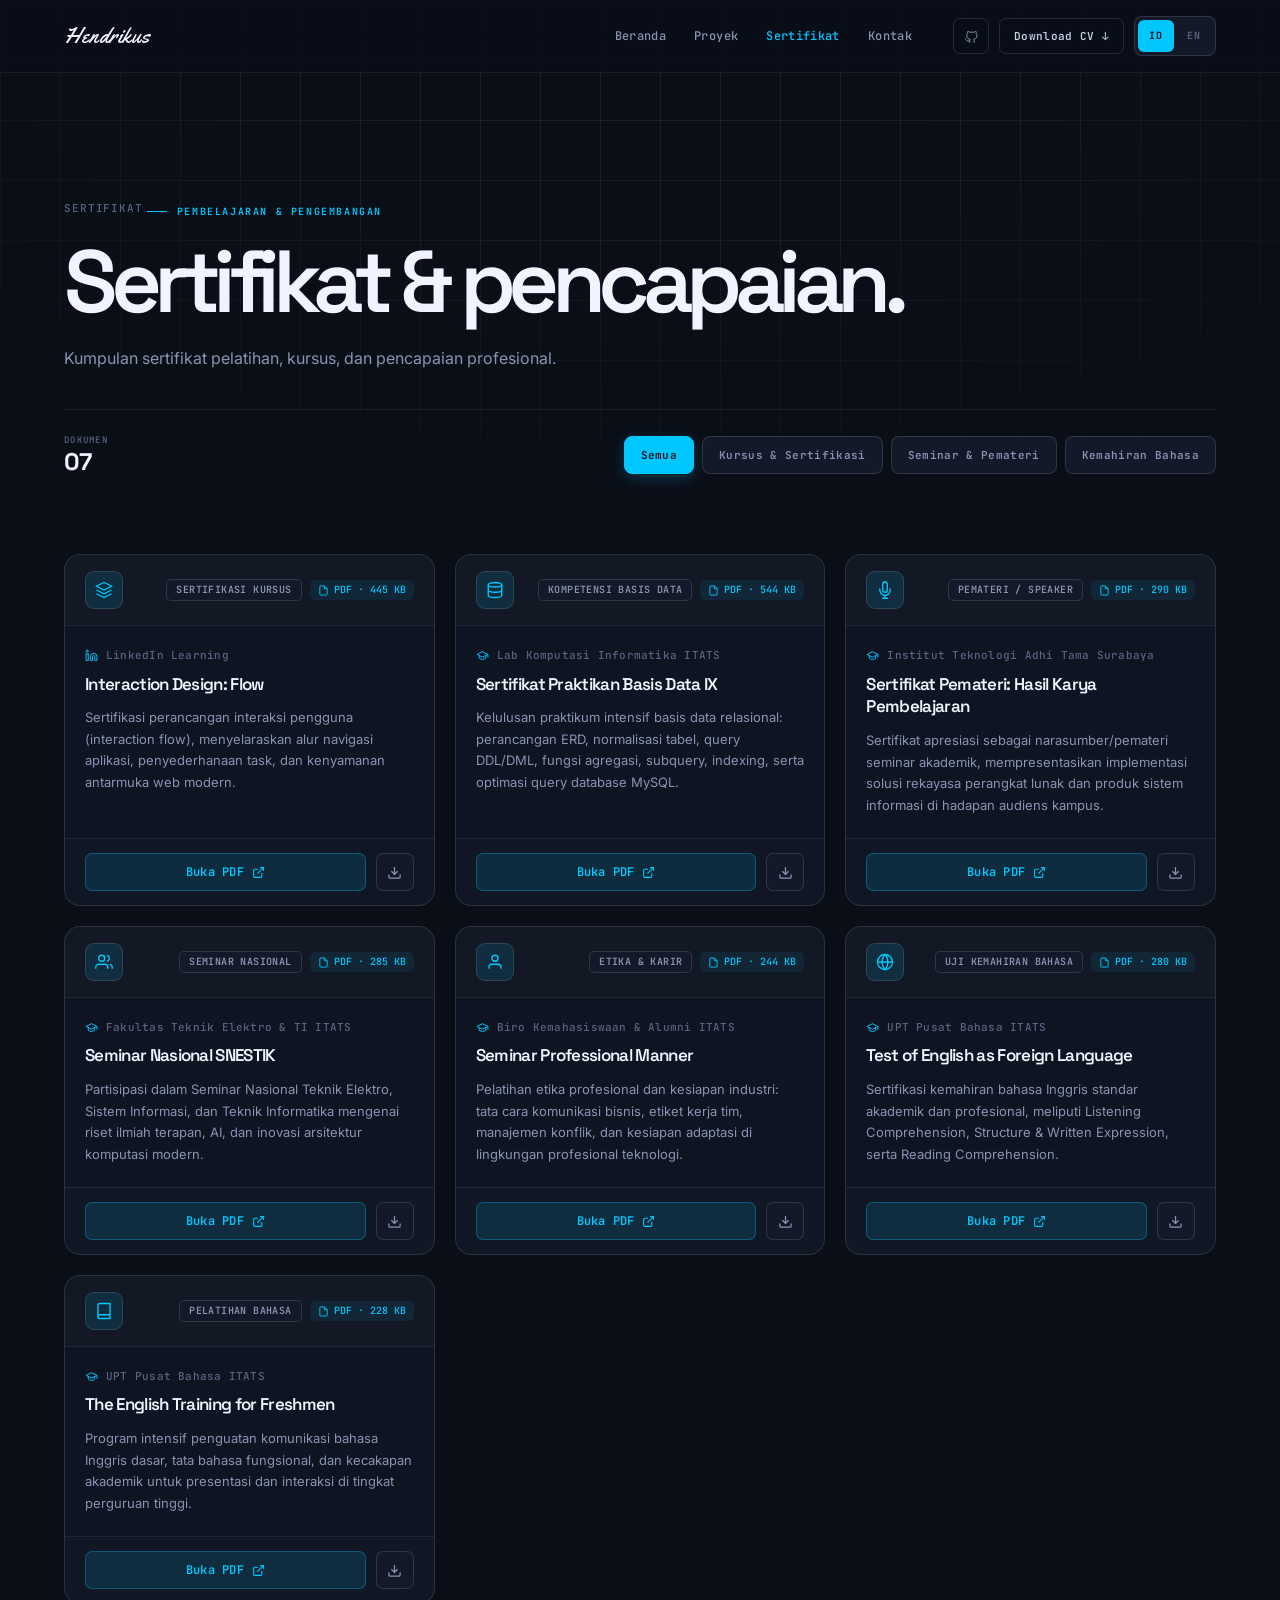
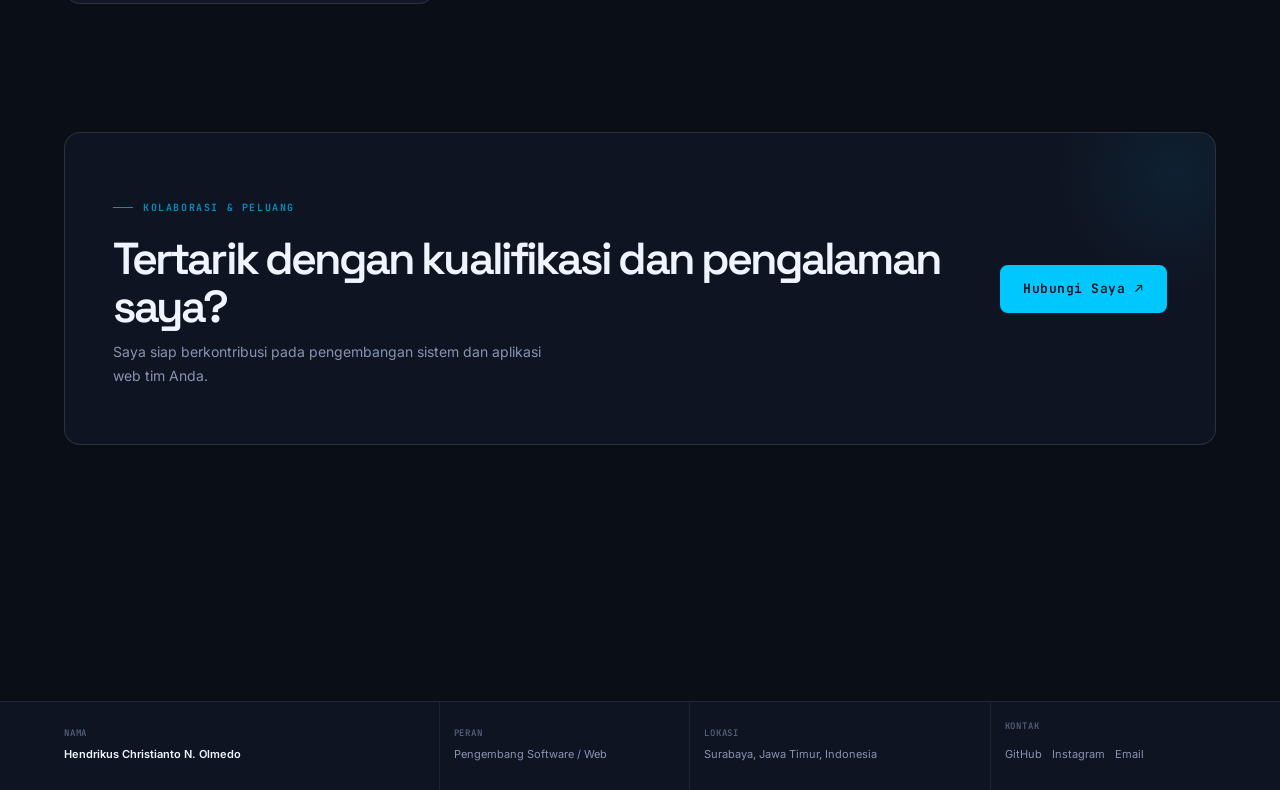
==== certificates/index.html @ 9926b980 "Add certificates page and hero animations - Created a new HTML page for displaying certificates with" ====
<!doctype html>
<html lang="id">

<head>
  <meta charset="UTF-8">
  <meta name="viewport" content="width=device-width, initial-scale=1">
  <meta name="theme-color" content="#0a0e17">
  <title data-i18n-title="certificates.title">Sertifikat &amp; Kredensial — Hendrikus Olmedo</title>
  <meta name="description"
    content="Kumpulan sertifikat pelatihan industri, kompetensi teknis, pembicara seminar, dan kemahiran bahasa Hendrikus Christianto N. Olmedo."
    data-i18n-content="certificates.meta.description">
  <link rel="preconnect" href="https://fonts.googleapis.com">
  <link rel="preconnect" href="https://fonts.gstatic.com" crossorigin>
  <link
    href="https://fonts.googleapis.com/css2?family=Space+Grotesk:wght@300;400;500;600;700&family=Inter:wght@300;400;500;600&family=JetBrains+Mono:wght@400;500;600&family=Yellowtail&display=swap"
    rel="stylesheet">
  <link rel="stylesheet" href="../css/style.css">
  <link rel="icon" type="image/svg+xml" href="../assets/favicon.svg">
</head>

<body>
  <div id="scroll-progress" aria-hidden="true"></div>
  <a class="skip-link" href="#main-content" data-i18n="a11y.skip">Lewati ke konten</a>

  <!-- Header / Navigation -->
  <header class="topbar" id="topbar">
    <div class="topbar-inner">
      <a href="/" class="brand" aria-label="Hendrikus Olmedo — Beranda" data-i18n-aria="certificates.brand.aria">
        <span class="brand-name"><b>Hendrikus</b></span>
      </a>
      <nav class="navsheets" id="primary-navigation" aria-label="Navigasi utama" data-i18n-aria="nav.main">
        <a href="/"><span data-i18n="nav.home">Beranda</span></a>
        <a href="/projects"><span data-i18n="nav.projects">Proyek</span></a>
        <a href="/certificates" class="is-active" aria-current="page"><span
            data-i18n="nav.certificates">Sertifikat</span></a>
        <a href="/contact"><span data-i18n="nav.contact">Kontak</span></a>
      </nav>
      <div class="topbar-right">
        <a href="https://github.com/edonurcahyo" target="_blank" rel="noopener noreferrer" class="nav-icon-link"
          aria-label="GitHub">
          <svg viewBox="0 0 24 24" fill="none" stroke="currentColor" stroke-width="1.6" aria-hidden="true">
            <path
              d="M9 19c-5 1.5-5-2.5-7-3m14 6v-3.4a2.8 2.8 0 0 0-.8-2.2c2.7-.3 5.5-1.3 5.5-6a4.6 4.6 0 0 0-1.3-3.2 4.2 4.2 0 0 0-.1-3.2s-1.1-.3-3.5 1.3a12.3 12.3 0 0 0-6.4 0C6.9 3.7 5.8 4 5.8 4a4.2 4.2 0 0 0-.1 3.2A4.6 4.6 0 0 0 4.4 10.4c0 4.6 2.8 5.7 5.5 6a2.8 2.8 0 0 0-.8 2.2V22" />
          </svg>
        </a>
        <a href="../assets/Hendrikus_WebDeveloper_CV-ID.pdf" data-i18n-href="home.hero.cv.href" class="nav-cv-btn"
          download>
          <span data-i18n="home.hero.cv">CV</span><span aria-hidden="true">↓</span>
        </a>
        <div class="lang-toggle" role="group" aria-label="Ganti bahasa / Switch language" data-i18n-aria="nav.aria">
          <button type="button" class="lang-opt" data-lang="id" aria-pressed="true">ID</button>
          <button type="button" class="lang-opt" data-lang="en" aria-pressed="false">EN</button>
        </div>
      </div>
    </div>
  </header>

  <main class="sheet page-sheet" id="main-content">
    <header class="page-intro reveal">
      <span class="section-number" data-i18n="certificates.section">SERTIFIKAT</span>
      <span class="eyebrow" data-i18n="certificates.eyebrow">Kredensial &amp; Pencapaian</span>
      <h1 data-i18n-html="certificates.h1">Bukti dedikasi,<br>kompetensi, &amp; karya nyata.</h1>
      <p data-i18n="certificates.lede">Koleksi sertifikat pelatihan industri, kompetensi teknis, pembicara seminar, dan
        kemahiran bahasa selama masa studi dan pengembangan profesional.</p>

      <div class="cert-toolbar">
        <p class="cert-count">
          <span class="label" data-i18n="certificates.count.label">DOKUMEN</span>
          <span class="val cert-count-value">07</span>
        </p>
        <div class="cert-filters" role="group" aria-label="Filter kategori sertifikat" data-i18n-aria="certificates.filter.aria">
          <button class="cert-filter-chip is-active" type="button" data-filter="all" aria-pressed="true"
            data-i18n="certificates.filter.all">Semua</button>
          <button class="cert-filter-chip" type="button" data-filter="course" aria-pressed="false"
            data-i18n="certificates.filter.course">Kursus &amp; Sertifikasi</button>
          <button class="cert-filter-chip" type="button" data-filter="seminar" aria-pressed="false"
            data-i18n="certificates.filter.seminar">Seminar &amp; Pemateri</button>
          <button class="cert-filter-chip" type="button" data-filter="language" aria-pressed="false"
            data-i18n="certificates.filter.language">Kemahiran Bahasa</button>
        </div>
      </div>
    </header>

    <section class="cert-grid" aria-label="Daftar sertifikat dan pencapaian" data-i18n-aria="certificates.grid.aria">

      <!-- Item 01: LinkedIn Learning Interaction Design Flow -->
      <article class="cert-card reveal" data-category="course">
        <div class="cert-card-header">
          <div class="cert-icon-box" aria-hidden="true">
            <svg viewBox="0 0 24 24" fill="none" stroke="currentColor" stroke-width="1.8">
              <polygon points="12 2 2 7 12 12 22 7 12 2" />
              <polyline points="2 17 12 22 22 17" />
              <polyline points="2 12 12 17 22 12" />
            </svg>
          </div>
          <div class="cert-badge-group">
            <span class="cert-category-tag" data-i18n="certificates.item1.category">Sertifikasi Kursus</span>
            <span class="cert-file-badge">
              <svg viewBox="0 0 24 24" fill="none" stroke="currentColor" stroke-width="2" aria-hidden="true">
                <path d="M14 2H6a2 2 0 0 0-2 2v16a2 2 0 0 0 2 2h12a2 2 0 0 0 2-2V8z" />
                <polyline points="14 2 14 8 20 8" />
              </svg> PDF · 445 KB
            </span>
          </div>
        </div>
        <div class="cert-card-body">
          <div class="cert-issuer">
            <svg viewBox="0 0 24 24" fill="none" stroke="currentColor" stroke-width="1.8" aria-hidden="true">
              <path d="M16 8a6 6 0 0 1 6 6v7h-4v-7a2 2 0 0 0-2-2 2 2 0 0 0-2 2v7h-4v-7a6 6 0 0 1 6-6z" />
              <rect x="2" y="9" width="4" height="12" />
              <circle cx="4" cy="4" r="2" />
            </svg>
            <span>LinkedIn Learning</span>
          </div>
          <h2 class="cert-card-title" data-i18n="certificates.item1.title">Interaction Design: Flow</h2>
          <p class="cert-card-desc" data-i18n="certificates.item1.description">Sertifikasi perancangan interaksi pengguna (interaction flow), menyelaraskan alur navigasi aplikasi, penyederhanaan task, dan kenyamanan antarmuka web modern.</p>
        </div>
        <div class="cert-card-footer">
          <a href="../assets/certificates/Sertifikat LinkedIn Learning Interaction Design Flow.pdf" target="_blank"
            rel="noopener noreferrer" class="cert-open-btn">
            <span data-i18n="certificates.btn.view">Buka PDF</span>
            <svg viewBox="0 0 24 24" fill="none" stroke="currentColor" stroke-width="2" aria-hidden="true">
              <path d="M18 13v6a2 2 0 0 1-2 2H5a2 2 0 0 1-2-2V8a2 2 0 0 1 2-2h6" />
              <polyline points="15 3 21 3 21 9" />
              <line x1="10" y1="14" x2="21" y2="3" />
            </svg>
          </a>
          <a href="../assets/certificates/Sertifikat LinkedIn Learning Interaction Design Flow.pdf" download
            class="cert-dl-btn" aria-label="Unduh PDF Sertifikat Interaction Design Flow"
            data-i18n-aria="certificates.item1.download">
            <svg viewBox="0 0 24 24" fill="none" stroke="currentColor" stroke-width="2" aria-hidden="true">
              <path d="M21 15v4a2 2 0 0 1-2 2H5a2 2 0 0 1-2-2v-4" />
              <polyline points="7 10 12 15 17 10" />
              <line x1="12" y1="15" x2="12" y2="3" />
            </svg>
          </a>
        </div>
      </article>

      <!-- Item 02: Praktikan Basis Data IX -->
      <article class="cert-card reveal" data-category="course" data-delay="1">
        <div class="cert-card-header">
          <div class="cert-icon-box" aria-hidden="true">
            <svg viewBox="0 0 24 24" fill="none" stroke="currentColor" stroke-width="1.8">
              <ellipse cx="12" cy="5" rx="9" ry="3" />
              <path d="M21 12c0 1.66-4 3-9 3s-9-1.34-9-3" />
              <path d="M3 5v14c0 1.66 4 3 9 3s9-1.34 9-3V5" />
            </svg>
          </div>
          <div class="cert-badge-group">
            <span class="cert-category-tag" data-i18n="certificates.item2.category">Kompetensi Basis Data</span>
            <span class="cert-file-badge">
              <svg viewBox="0 0 24 24" fill="none" stroke="currentColor" stroke-width="2" aria-hidden="true">
                <path d="M14 2H6a2 2 0 0 0-2 2v16a2 2 0 0 0 2 2h12a2 2 0 0 0 2-2V8z" />
                <polyline points="14 2 14 8 20 8" />
              </svg> PDF · 544 KB
            </span>
          </div>
        </div>
        <div class="cert-card-body">
          <div class="cert-issuer">
            <svg viewBox="0 0 24 24" fill="none" stroke="currentColor" stroke-width="1.8" aria-hidden="true">
              <path d="M22 10v6M2 10l10-5 10 5-10 5z" />
              <path d="M6 12v5c3 3 9 3 12 0v-5" />
            </svg>
            <span>Lab Komputasi Informatika ITATS</span>
          </div>
          <h2 class="cert-card-title" data-i18n="certificates.item2.title">Sertifikat Praktikan Basis Data IX</h2>
          <p class="cert-card-desc" data-i18n="certificates.item2.description">Kelulusan praktikum intensif basis data relasional: perancangan ERD, normalisasi tabel, query DDL/DML, fungsi agregasi, subquery, indexing, serta optimasi query database MySQL.</p>
        </div>
        <div class="cert-card-footer">
          <a href="../assets/certificates/Sertifikat Praktikan Basis Data IX - 045.pdf" target="_blank"
            rel="noopener noreferrer" class="cert-open-btn">
            <span data-i18n="certificates.btn.view">Buka PDF</span>
            <svg viewBox="0 0 24 24" fill="none" stroke="currentColor" stroke-width="2" aria-hidden="true">
              <path d="M18 13v6a2 2 0 0 1-2 2H5a2 2 0 0 1-2-2V8a2 2 0 0 1 2-2h6" />
              <polyline points="15 3 21 3 21 9" />
              <line x1="10" y1="14" x2="21" y2="3" />
            </svg>
          </a>
          <a href="../assets/certificates/Sertifikat Praktikan Basis Data IX - 045.pdf" download class="cert-dl-btn"
            aria-label="Unduh PDF Sertifikat Praktikan Basis Data IX" data-i18n-aria="certificates.item2.download">
            <svg viewBox="0 0 24 24" fill="none" stroke="currentColor" stroke-width="2" aria-hidden="true">
              <path d="M21 15v4a2 2 0 0 1-2 2H5a2 2 0 0 1-2-2v-4" />
              <polyline points="7 10 12 15 17 10" />
              <line x1="12" y1="15" x2="12" y2="3" />
            </svg>
          </a>
        </div>
      </article>

      <!-- Item 03: Pemateri Seminar Hasil Karya Pembelajaran -->
      <article class="cert-card reveal" data-category="seminar" data-delay="2">
        <div class="cert-card-header">
          <div class="cert-icon-box" aria-hidden="true">
            <svg viewBox="0 0 24 24" fill="none" stroke="currentColor" stroke-width="1.8">
              <path d="M12 1a3 3 0 0 0-3 3v8a3 3 0 0 0 6 0V4a3 3 0 0 0-3-3z" />
              <path d="M19 10v2a7 7 0 0 1-14 0v-2" />
              <line x1="12" y1="19" x2="12" y2="23" />
              <line x1="8" y1="23" x2="16" y2="23" />
            </svg>
          </div>
          <div class="cert-badge-group">
            <span class="cert-category-tag" data-i18n="certificates.item3.category">Pemateri / Speaker</span>
            <span class="cert-file-badge">
              <svg viewBox="0 0 24 24" fill="none" stroke="currentColor" stroke-width="2" aria-hidden="true">
                <path d="M14 2H6a2 2 0 0 0-2 2v16a2 2 0 0 0 2 2h12a2 2 0 0 0 2-2V8z" />
                <polyline points="14 2 14 8 20 8" />
              </svg> PDF · 290 KB
            </span>
          </div>
        </div>
        <div class="cert-card-body">
          <div class="cert-issuer">
            <svg viewBox="0 0 24 24" fill="none" stroke="currentColor" stroke-width="1.8" aria-hidden="true">
              <path d="M22 10v6M2 10l10-5 10 5-10 5z" />
              <path d="M6 12v5c3 3 9 3 12 0v-5" />
            </svg>
            <span>Institut Teknologi Adhi Tama Surabaya</span>
          </div>
          <h2 class="cert-card-title" data-i18n="certificates.item3.title">Sertifikat Pemateri: Hasil Karya Pembelajaran</h2>
          <p class="cert-card-desc" data-i18n="certificates.item3.description">Sertifikat apresiasi sebagai narasumber/pemateri seminar akademik, mempresentasikan implementasi solusi rekayasa perangkat lunak dan produk sistem informasi di hadapan audiens kampus.</p>
        </div>
        <div class="cert-card-footer">
          <a href="../assets/certificates/Sertifikat Pemateri Seminar Hasil Karya Pembelajaran.pdf" target="_blank"
            rel="noopener noreferrer" class="cert-open-btn">
            <span data-i18n="certificates.btn.view">Buka PDF</span>
            <svg viewBox="0 0 24 24" fill="none" stroke="currentColor" stroke-width="2" aria-hidden="true">
              <path d="M18 13v6a2 2 0 0 1-2 2H5a2 2 0 0 1-2-2V8a2 2 0 0 1 2-2h6" />
              <polyline points="15 3 21 3 21 9" />
              <line x1="10" y1="14" x2="21" y2="3" />
            </svg>
          </a>
          <a href="../assets/certificates/Sertifikat Pemateri Seminar Hasil Karya Pembelajaran.pdf" download
            class="cert-dl-btn" aria-label="Unduh PDF Sertifikat Pemateri Seminar"
            data-i18n-aria="certificates.item3.download">
            <svg viewBox="0 0 24 24" fill="none" stroke="currentColor" stroke-width="2" aria-hidden="true">
              <path d="M21 15v4a2 2 0 0 1-2 2H5a2 2 0 0 1-2-2v-4" />
              <polyline points="7 10 12 15 17 10" />
              <line x1="12" y1="15" x2="12" y2="3" />
            </svg>
          </a>
        </div>
      </article>

      <!-- Item 04: Peserta Seminar Nasional SNESTIK -->
      <article class="cert-card reveal" data-category="seminar">
        <div class="cert-card-header">
          <div class="cert-icon-box" aria-hidden="true">
            <svg viewBox="0 0 24 24" fill="none" stroke="currentColor" stroke-width="1.8">
              <path d="M17 21v-2a4 4 0 0 0-4-4H5a4 4 0 0 0-4 4v2" />
              <circle cx="9" cy="7" r="4" />
              <path d="M23 21v-2a4 4 0 0 0-3-3.87" />
              <path d="M16 3.13a4 4 0 0 1 0 7.75" />
            </svg>
          </div>
          <div class="cert-badge-group">
            <span class="cert-category-tag" data-i18n="certificates.item4.category">Seminar Nasional</span>
            <span class="cert-file-badge">
              <svg viewBox="0 0 24 24" fill="none" stroke="currentColor" stroke-width="2" aria-hidden="true">
                <path d="M14 2H6a2 2 0 0 0-2 2v16a2 2 0 0 0 2 2h12a2 2 0 0 0 2-2V8z" />
                <polyline points="14 2 14 8 20 8" />
              </svg> PDF · 285 KB
            </span>
          </div>
        </div>
        <div class="cert-card-body">
          <div class="cert-issuer">
            <svg viewBox="0 0 24 24" fill="none" stroke="currentColor" stroke-width="1.8" aria-hidden="true">
              <path d="M22 10v6M2 10l10-5 10 5-10 5z" />
              <path d="M6 12v5c3 3 9 3 12 0v-5" />
            </svg>
            <span>Fakultas Teknik Elektro &amp; TI ITATS</span>
          </div>
          <h2 class="cert-card-title" data-i18n="certificates.item4.title">Seminar Nasional SNESTIK</h2>
          <p class="cert-card-desc" data-i18n="certificates.item4.description">Partisipasi dalam Seminar Nasional Teknik Elektro, Sistem Informasi, dan Teknik Informatika mengenai riset ilmiah terapan, AI, dan inovasi arsitektur komputasi modern.</p>
        </div>
        <div class="cert-card-footer">
          <a href="../assets/certificates/Sertifikat Seminar Nasional Teknik Elektro, Sistem Informasi dan Teknik Informatika (SNESTIK).pdf"
            target="_blank" rel="noopener noreferrer" class="cert-open-btn">
            <span data-i18n="certificates.btn.view">Buka PDF</span>
            <svg viewBox="0 0 24 24" fill="none" stroke="currentColor" stroke-width="2" aria-hidden="true">
              <path d="M18 13v6a2 2 0 0 1-2 2H5a2 2 0 0 1-2-2V8a2 2 0 0 1 2-2h6" />
              <polyline points="15 3 21 3 21 9" />
              <line x1="10" y1="14" x2="21" y2="3" />
            </svg>
          </a>
          <a href="../assets/certificates/Sertifikat Seminar Nasional Teknik Elektro, Sistem Informasi dan Teknik Informatika (SNESTIK).pdf"
            download class="cert-dl-btn" aria-label="Unduh PDF Sertifikat Seminar Nasional SNESTIK"
            data-i18n-aria="certificates.item4.download">
            <svg viewBox="0 0 24 24" fill="none" stroke="currentColor" stroke-width="2" aria-hidden="true">
              <path d="M21 15v4a2 2 0 0 1-2 2H5a2 2 0 0 1-2-2v-4" />
              <polyline points="7 10 12 15 17 10" />
              <line x1="12" y1="15" x2="12" y2="3" />
            </svg>
          </a>
        </div>
      </article>

      <!-- Item 05: Seminar Professional Manner -->
      <article class="cert-card reveal" data-category="seminar" data-delay="1">
        <div class="cert-card-header">
          <div class="cert-icon-box" aria-hidden="true">
            <svg viewBox="0 0 24 24" fill="none" stroke="currentColor" stroke-width="1.8">
              <path d="M20 21v-2a4 4 0 0 0-4-4H8a4 4 0 0 0-4 4v2" />
              <circle cx="12" cy="7" r="4" />
            </svg>
          </div>
          <div class="cert-badge-group">
            <span class="cert-category-tag" data-i18n="certificates.item5.category">Etika &amp; Karir</span>
            <span class="cert-file-badge">
              <svg viewBox="0 0 24 24" fill="none" stroke="currentColor" stroke-width="2" aria-hidden="true">
                <path d="M14 2H6a2 2 0 0 0-2 2v16a2 2 0 0 0 2 2h12a2 2 0 0 0 2-2V8z" />
                <polyline points="14 2 14 8 20 8" />
              </svg> PDF · 244 KB
            </span>
          </div>
        </div>
        <div class="cert-card-body">
          <div class="cert-issuer">
            <svg viewBox="0 0 24 24" fill="none" stroke="currentColor" stroke-width="1.8" aria-hidden="true">
              <path d="M22 10v6M2 10l10-5 10 5-10 5z" />
              <path d="M6 12v5c3 3 9 3 12 0v-5" />
            </svg>
            <span>Biro Kemahasiswaan &amp; Alumni ITATS</span>
          </div>
          <h2 class="cert-card-title" data-i18n="certificates.item5.title">Seminar Professional Manner</h2>
          <p class="cert-card-desc" data-i18n="certificates.item5.description">Pelatihan etika profesional dan kesiapan industri: tata cara komunikasi bisnis, etiket kerja tim, manajemen konflik, dan kesiapan adaptasi di lingkungan profesional teknologi.</p>
        </div>
        <div class="cert-card-footer">
          <a href="../assets/certificates/Sertifikat Seminar Professional Manner.pdf" target="_blank"
            rel="noopener noreferrer" class="cert-open-btn">
            <span data-i18n="certificates.btn.view">Buka PDF</span>
            <svg viewBox="0 0 24 24" fill="none" stroke="currentColor" stroke-width="2" aria-hidden="true">
              <path d="M18 13v6a2 2 0 0 1-2 2H5a2 2 0 0 1-2-2V8a2 2 0 0 1 2-2h6" />
              <polyline points="15 3 21 3 21 9" />
              <line x1="10" y1="14" x2="21" y2="3" />
            </svg>
          </a>
          <a href="../assets/certificates/Sertifikat Seminar Professional Manner.pdf" download class="cert-dl-btn"
            aria-label="Unduh PDF Sertifikat Seminar Professional Manner"
            data-i18n-aria="certificates.item5.download">
            <svg viewBox="0 0 24 24" fill="none" stroke="currentColor" stroke-width="2" aria-hidden="true">
              <path d="M21 15v4a2 2 0 0 1-2 2H5a2 2 0 0 1-2-2v-4" />
              <polyline points="7 10 12 15 17 10" />
              <line x1="12" y1="15" x2="12" y2="3" />
            </svg>
          </a>
        </div>
      </article>

      <!-- Item 06: ITATS Test of English as Foreign Language (TOEFL) -->
      <article class="cert-card reveal" data-category="language" data-delay="2">
        <div class="cert-card-header">
          <div class="cert-icon-box" aria-hidden="true">
            <svg viewBox="0 0 24 24" fill="none" stroke="currentColor" stroke-width="1.8">
              <circle cx="12" cy="12" r="10" />
              <line x1="2" y1="12" x2="22" y2="12" />
              <path d="M12 2a15.3 15.3 0 0 1 4 10 15.3 15.3 0 0 1-4 10 15.3 15.3 0 0 1-4-10 15.3 15.3 0 0 1 4-10z" />
            </svg>
          </div>
          <div class="cert-badge-group">
            <span class="cert-category-tag" data-i18n="certificates.item6.category">Uji Kemahiran Bahasa</span>
            <span class="cert-file-badge">
              <svg viewBox="0 0 24 24" fill="none" stroke="currentColor" stroke-width="2" aria-hidden="true">
                <path d="M14 2H6a2 2 0 0 0-2 2v16a2 2 0 0 0 2 2h12a2 2 0 0 0 2-2V8z" />
                <polyline points="14 2 14 8 20 8" />
              </svg> PDF · 280 KB
            </span>
          </div>
        </div>
        <div class="cert-card-body">
          <div class="cert-issuer">
            <svg viewBox="0 0 24 24" fill="none" stroke="currentColor" stroke-width="1.8" aria-hidden="true">
              <path d="M22 10v6M2 10l10-5 10 5-10 5z" />
              <path d="M6 12v5c3 3 9 3 12 0v-5" />
            </svg>
            <span>UPT Pusat Bahasa ITATS</span>
          </div>
          <h2 class="cert-card-title" data-i18n="certificates.item6.title">Test of English as Foreign Language</h2>
          <p class="cert-card-desc" data-i18n="certificates.item6.description">Sertifikasi kemahiran bahasa Inggris standar akademik dan profesional, meliputi Listening Comprehension, Structure &amp; Written Expression, serta Reading Comprehension.</p>
        </div>
        <div class="cert-card-footer">
          <a href="../assets/certificates/Sertifikat ITATS Test of English as Foreign Language.pdf" target="_blank"
            rel="noopener noreferrer" class="cert-open-btn">
            <span data-i18n="certificates.btn.view">Buka PDF</span>
            <svg viewBox="0 0 24 24" fill="none" stroke="currentColor" stroke-width="2" aria-hidden="true">
              <path d="M18 13v6a2 2 0 0 1-2 2H5a2 2 0 0 1-2-2V8a2 2 0 0 1 2-2h6" />
              <polyline points="15 3 21 3 21 9" />
              <line x1="10" y1="14" x2="21" y2="3" />
            </svg>
          </a>
          <a href="../assets/certificates/Sertifikat ITATS Test of English as Foreign Language.pdf" download
            class="cert-dl-btn" aria-label="Unduh PDF Sertifikat TOEFL ITATS"
            data-i18n-aria="certificates.item6.download">
            <svg viewBox="0 0 24 24" fill="none" stroke="currentColor" stroke-width="2" aria-hidden="true">
              <path d="M21 15v4a2 2 0 0 1-2 2H5a2 2 0 0 1-2-2v-4" />
              <polyline points="7 10 12 15 17 10" />
              <line x1="12" y1="15" x2="12" y2="3" />
            </svg>
          </a>
        </div>
      </article>

      <!-- Item 07: The English Training for Freshmen -->
      <article class="cert-card reveal" data-category="language">
        <div class="cert-card-header">
          <div class="cert-icon-box" aria-hidden="true">
            <svg viewBox="0 0 24 24" fill="none" stroke="currentColor" stroke-width="1.8">
              <path d="M4 19.5A2.5 2.5 0 0 1 6.5 17H20" />
              <path d="M6.5 2H20v20H6.5A2.5 2.5 0 0 1 4 19.5v-15A2.5 2.5 0 0 1 6.5 2z" />
            </svg>
          </div>
          <div class="cert-badge-group">
            <span class="cert-category-tag" data-i18n="certificates.item7.category">Pelatihan Bahasa</span>
            <span class="cert-file-badge">
              <svg viewBox="0 0 24 24" fill="none" stroke="currentColor" stroke-width="2" aria-hidden="true">
                <path d="M14 2H6a2 2 0 0 0-2 2v16a2 2 0 0 0 2 2h12a2 2 0 0 0 2-2V8z" />
                <polyline points="14 2 14 8 20 8" />
              </svg> PDF · 228 KB
            </span>
          </div>
        </div>
        <div class="cert-card-body">
          <div class="cert-issuer">
            <svg viewBox="0 0 24 24" fill="none" stroke="currentColor" stroke-width="1.8" aria-hidden="true">
              <path d="M22 10v6M2 10l10-5 10 5-10 5z" />
              <path d="M6 12v5c3 3 9 3 12 0v-5" />
            </svg>
            <span>UPT Pusat Bahasa ITATS</span>
          </div>
          <h2 class="cert-card-title" data-i18n="certificates.item7.title">The English Training for Freshmen</h2>
          <p class="cert-card-desc" data-i18n="certificates.item7.description">Program intensif penguatan komunikasi bahasa Inggris dasar, tata bahasa fungsional, dan kecakapan akademik untuk presentasi dan interaksi di tingkat perguruan tinggi.</p>
        </div>
        <div class="cert-card-footer">
          <a href="../assets/certificates/Sertifikat The English Training for Freshmen.pdf" target="_blank"
            rel="noopener noreferrer" class="cert-open-btn">
            <span data-i18n="certificates.btn.view">Buka PDF</span>
            <svg viewBox="0 0 24 24" fill="none" stroke="currentColor" stroke-width="2" aria-hidden="true">
              <path d="M18 13v6a2 2 0 0 1-2 2H5a2 2 0 0 1-2-2V8a2 2 0 0 1 2-2h6" />
              <polyline points="15 3 21 3 21 9" />
              <line x1="10" y1="14" x2="21" y2="3" />
            </svg>
          </a>
          <a href="../assets/certificates/Sertifikat The English Training for Freshmen.pdf" download class="cert-dl-btn"
            aria-label="Unduh PDF Sertifikat English Training" data-i18n-aria="certificates.item7.download">
            <svg viewBox="0 0 24 24" fill="none" stroke="currentColor" stroke-width="2" aria-hidden="true">
              <path d="M21 15v4a2 2 0 0 1-2 2H5a2 2 0 0 1-2-2v-4" />
              <polyline points="7 10 12 15 17 10" />
              <line x1="12" y1="15" x2="12" y2="3" />
            </svg>
          </a>
        </div>
      </article>

    </section>

    <!-- Call to action -->
    <section class="section">
      <div class="cta-block reveal">
        <div>
          <span class="eyebrow" data-i18n="certificates.cta.eyebrow">Kolaborasi &amp; Peluang</span>
          <h2 data-i18n="certificates.cta.title">Tertarik dengan kualifikasi dan pengalaman saya?</h2>
          <p data-i18n="certificates.cta.desc">Saya siap berkontribusi pada pengembangan sistem dan aplikasi web tim Anda.</p>
        </div>
        <a href="/contact" class="btn">
          <span data-i18n="certificates.cta.btn">Hubungi Saya</span>
          <span class="arrow" aria-hidden="true">↗</span>
        </a>
      </div>
    </section>
  </main>

  <!-- Site Footer -->
  <footer class="site-footer">
    <div class="footer-inner">
      <div class="footer-cell name">
        <span class="label" data-i18n="tb.name.lbl">Nama</span>
        <span class="value">Hendrikus Christianto N. Olmedo</span>
      </div>
      <div class="footer-cell">
        <span class="label" data-i18n="tb.role.lbl">Peran</span>
        <span class="value" data-i18n="tb.role.val">Software / Web Developer</span>
      </div>
      <div class="footer-cell">
        <span class="label" data-i18n="contact.lbl.location">Lokasi</span>
        <span class="value" data-i18n="contact.val.location">Surabaya, Indonesia</span>
      </div>
      <div class="footer-cell">
        <span class="label" data-i18n="tb.contact.lbl">Kontak</span>
        <div class="footer-social value">
          <a href="https://github.com/edonurcahyo" target="_blank" rel="noopener noreferrer">GitHub</a>
          <a href="https://www.instagram.com/edo_nurcahyo/" target="_blank" rel="noopener noreferrer">Instagram</a>
          <a href="/contact">Email</a>
        </div>
      </div>
    </div>
  </footer>

  <!-- Floating Mobile Bottom Nav -->
  <nav class="bottom-nav" aria-label="Navigasi utama" data-i18n-aria="nav.main">
    <div class="bottom-nav-inner">
      <a href="/" class="bn-item" aria-label="Beranda" data-i18n-aria="nav.home">
        <span class="bn-pill">
          <span class="bn-icon" aria-hidden="true">
            <svg viewBox="0 0 24 24" fill="none" stroke="currentColor" stroke-width="1.8">
              <path d="m3 10 9-7 9 7v10a1 1 0 0 1-1 1h-5v-6H9v6H4a1 1 0 0 1-1-1z" />
            </svg>
          </span>
          <span class="bn-label" data-i18n="nav.home">Beranda</span>
        </span>
      </a>
      <a href="/projects" class="bn-item" aria-label="Proyek" data-i18n-aria="nav.projects">
        <span class="bn-pill">
          <span class="bn-icon" aria-hidden="true">
            <svg viewBox="0 0 24 24" fill="none" stroke="currentColor" stroke-width="1.8">
              <rect x="3" y="4" width="18" height="16" rx="2" />
              <path d="M3 10h18M9 20V10" />
            </svg>
          </span>
          <span class="bn-label" data-i18n="nav.projects">Proyek</span>
        </span>
      </a>
      <a href="/certificates" class="bn-item is-active" aria-current="page" aria-label="Sertifikat"
        data-i18n-aria="nav.certificates">
        <span class="bn-pill">
          <span class="bn-icon" aria-hidden="true">
            <svg viewBox="0 0 24 24" fill="none" stroke="currentColor" stroke-width="1.8">
              <path d="M7 3h10l3 3v15H4V3z" />
              <path d="M8 11h8M8 15h5M14 3v4h6" />
            </svg>
          </span>
          <span class="bn-label" data-i18n="nav.certificates">Sertifikat</span>
        </span>
      </a>
      <a href="/contact" class="bn-item" aria-label="Kontak" data-i18n-aria="nav.contact">
        <span class="bn-pill">
          <span class="bn-icon" aria-hidden="true">
            <svg viewBox="0 0 24 24" fill="none" stroke="currentColor" stroke-width="1.8">
              <rect x="3" y="5" width="18" height="14" rx="2" />
              <path d="m4 7 8 6 8-6" />
            </svg>
          </span>
          <span class="bn-label" data-i18n="nav.contact">Kontak</span>
        </span>
      </a>
    </div>
  </nav>

  <script src="../js/i18n.js"></script>
  <script src="../js/main.js"></script>
</body>

</html>
---- css/style.css ----
/* ============================================================
   HENDRIKUS PORTFOLIO — Dark Edition
   Design: Swiss Editorial × Modern Developer Portfolio
   ============================================================ */

:root {
  --bg: #0a0e17;
  --bg-1: #0f1422;
  --bg-2: #141929;
  --ink: #f0f4ff;
  --ink-2: #c8d0e4;
  --ink-3: #8894b0;
  --ink-4: #5a6480;
  --line: rgba(255, 255, 255, .07);
  --line-2: rgba(255, 255, 255, .12);
  --line-3: rgba(255, 255, 255, .18);
  --accent: #00c8ff;
  --accent-dim: rgba(0, 200, 255, .12);
  --accent-glow: rgba(0, 200, 255, .22);
  --green: #22d38a;
  --font-display: 'Space Grotesk', 'Arial', sans-serif;
  --font-body: 'Inter', -apple-system, BlinkMacSystemFont, 'Segoe UI', sans-serif;
  --font-mono: 'JetBrains Mono', ui-monospace, 'Cascadia Code', monospace;
  --font-script: 'Yellowtail', 'Segoe Script', cursive;
  --gutter: clamp(20px, 5vw, 80px);
  --content: 1280px;
  --radius-sm: 6px;
  --radius: 10px;
  --radius-lg: 16px;
  --ease-out: cubic-bezier(.16, 1, .3, 1);
  --dur-fast: 180ms;
  --dur-med: 300ms;
  --dur-slow: 500ms;
}

*,
*::before,
*::after {
  box-sizing: border-box;
  margin: 0;
}

html {
  color-scheme: dark;
  scroll-behavior: smooth;
  scroll-padding-top: 80px;
}

body {
  min-width: 320px;
  min-height: 100svh;
  overflow-x: clip;
  color: var(--ink-2);
  background: var(--bg);
  font: 400 16px/1.7 var(--font-body);
  -webkit-font-smoothing: antialiased;
}

body.menu-open {
  overflow: hidden;
}

::selection {
  color: var(--bg);
  background: var(--accent);
}

a {
  color: inherit;
  text-decoration: none;
}

img {
  display: block;
  max-width: 100%;
}

button,
input,
textarea {
  font: inherit;
}

button,
a {
  -webkit-tap-highlight-color: transparent;
  cursor: pointer;
}

h1,
h2,
h3,
h4 {
  font-family: var(--font-display);
  color: var(--ink);
  margin: 0;
}

a:focus-visible,
button:focus-visible,
input:focus-visible,
textarea:focus-visible {
  outline: 2px solid var(--accent);
  outline-offset: 3px;
  border-radius: 3px;
}

/* Skip link */
.skip-link {
  position: fixed;
  z-index: 9999;
  top: 12px;
  left: 12px;
  padding: 10px 18px;
  border-radius: 99px;
  color: var(--bg);
  background: var(--accent);
  font: 600 12px/1 var(--font-mono);
  transform: translateY(-200%);
  transition: transform var(--dur-med) var(--ease-out);
}

.skip-link:focus {
  transform: translateY(0);
}

/* Grid background */
body::before {
  content: '';
  position: fixed;
  inset: 0;
  z-index: -1;
  pointer-events: none;
  background-image: linear-gradient(var(--line) 1px, transparent 1px),
    linear-gradient(90deg, var(--line) 1px, transparent 1px);
  background-size: 60px 60px;
  mask-image: radial-gradient(ellipse 80% 60% at 50% 0%, black 30%, transparent 100%);
}

/* Scroll progress */
#scroll-progress {
  position: fixed;
  top: 0;
  left: 0;
  z-index: 999;
  height: 2px;
  background: var(--accent);
  transform-origin: left;
  transform: scaleX(0);
  transition: transform .1s linear;
  box-shadow: 0 0 8px var(--accent-glow);
}

/* Preloader */
.preloader {
  position: fixed;
  inset: 0;
  z-index: 9998;
  display: flex;
  flex-direction: column;
  align-items: center;
  justify-content: center;
  gap: 24px;
  background: var(--bg);
  transition: transform 1s var(--ease-out), opacity .6s ease .15s;
}

.preloader-dot {
  width: 7px;
  height: 7px;
  border-radius: 50%;
  background: var(--accent);
  animation: preDot 1.6s ease-in-out .2s infinite, preEnter .4s ease .2s forwards;
  opacity: 0;
}

.preloader-word {
  font-family: var(--font-script);
  font-size: clamp(3rem, 12vw, 7rem);
  line-height: 1;
  color: var(--ink);
  clip-path: inset(-20% 101% -30% -10%);
  animation: scriptReveal 2.6s cubic-bezier(.22, .61, .36, 1) .35s forwards;
}

.preloader-status {
  display: flex;
  align-items: center;
  gap: 12px;
  color: var(--ink-4);
  font: 10px/1.4 var(--font-mono);
  letter-spacing: .14em;
  text-transform: uppercase;
  opacity: 0;
  animation: preEnter .5s ease 1.3s forwards;
}

.preloader-status .track {
  width: 100px;
  height: 1px;
  background: var(--line-2);
  position: relative;
  overflow: hidden;
}

.preloader-status .track span {
  position: absolute;
  inset: 0 100% 0 0;
  background: var(--accent);
  animation: preTrack 1.3s cubic-bezier(.3, .6, .3, 1) 1.35s forwards;
}

.preloader.is-done {
  transform: translateY(-100%);
  opacity: 0;
  pointer-events: none;
}

@keyframes scriptReveal {
  to {
    clip-path: inset(-20% 0% -30% -10%);
  }
}

@keyframes preEnter {
  to {
    opacity: 1;
  }
}

@keyframes preDot {

  0%,
  100% {
    opacity: .2;
    transform: scale(.8);
  }

  50% {
    opacity: 1;
    transform: scale(1.2);
  }
}

@keyframes preTrack {
  to {
    inset: 0 0% 0 0;
  }
}

@media (prefers-reduced-motion: reduce) {
  .preloader {
    display: none;
  }
}

html.is-loading,
html.is-loading body {
  overflow: hidden;
  height: 100%;
}

/* Navigation */
.topbar {
  position: sticky;
  top: 0;
  z-index: 200;
  border-bottom: 1px solid var(--line);
  background: rgba(10, 14, 23, .88);
  backdrop-filter: blur(20px) saturate(160%);
  -webkit-backdrop-filter: blur(20px) saturate(160%);
}

.topbar-inner {
  display: flex;
  width: min(100%, 1440px);
  min-height: 72px;
  align-items: center;
  gap: 28px;
  margin: 0 auto;
  padding: 10px var(--gutter);
}

.brand {
  display: inline-flex;
  flex: 0 0 auto;
  align-items: center;
  gap: 10px;
  transition: opacity var(--dur-fast) ease;
}

.brand:hover {
  opacity: .75;
}

.brand-name {
  color: var(--ink);
  font: 600 15px/1 var(--font-display);
  letter-spacing: -.04em;
}

.brand-name b {
  font-family: var(--font-script);
  font-weight: 400;
  font-size: 22px;
  line-height: 1;
  letter-spacing: .01em;
  color: var(--ink);
}

.navsheets {
  display: flex;
  align-items: center;
  gap: 2px;
  margin-left: auto;
}

.navsheets a {
  display: inline-flex;
  min-height: 42px;
  align-items: center;
  gap: 6px;
  padding: 8px 13px;
  border-radius: 6px;
  color: var(--ink-3);
  font: 500 12px/1 var(--font-mono);
  letter-spacing: .03em;
  transition: color var(--dur-fast) ease, background var(--dur-fast) ease;
}

.navsheets a:hover {
  color: var(--ink);
  background: var(--line);
}

.navsheets a.is-active {
  color: var(--accent);
}

.topbar-right {
  display: flex;
  align-items: center;
  gap: 10px;
  flex: 0 0 auto;
}

.lang-toggle {
  display: inline-flex;
  align-items: center;
  gap: 2px;
  padding: 3px;
  border: 1px solid var(--line-2);
  border-radius: 8px;
  background: var(--bg-2);
}

.lang-opt {
  display: grid;
  min-width: 36px;
  min-height: 32px;
  place-items: center;
  padding: 4px 8px;
  border: 0;
  border-radius: 6px;
  color: var(--ink-4);
  background: transparent;
  font: 600 10px/1 var(--font-mono);
  letter-spacing: .06em;
  cursor: pointer;
  transition: color var(--dur-fast) ease, background var(--dur-fast) ease;
}

.lang-opt:hover {
  color: var(--ink-2);
}

.lang-opt.is-active {
  color: var(--bg);
  background: var(--accent);
}

.nav-cv-btn {
  display: inline-flex;
  align-items: center;
  gap: 7px;
  min-height: 36px;
  padding: 8px 14px;
  border: 1px solid var(--line-2);
  border-radius: 7px;
  color: var(--ink-2);
  font: 600 11px/1 var(--font-mono);
  letter-spacing: .03em;
  transition: border-color var(--dur-fast) ease, color var(--dur-fast) ease, background var(--dur-fast) ease;
}

.nav-cv-btn:hover {
  border-color: var(--accent);
  color: var(--accent);
  background: var(--accent-dim);
}

.nav-icon-link {
  display: grid;
  width: 36px;
  height: 36px;
  place-items: center;
  border: 1px solid var(--line-2);
  border-radius: 7px;
  color: var(--ink-3);
  transition: border-color var(--dur-fast) ease, color var(--dur-fast) ease;
}

.nav-icon-link svg {
  width: 15px;
  height: 15px;
}

.nav-icon-link:hover {
  border-color: var(--line-3);
  color: var(--ink);
}

.nav-toggle {
  display: none;
  width: 42px;
  height: 42px;
  align-items: center;
  justify-content: center;
  border: 1px solid var(--line-2);
  border-radius: 8px;
  color: var(--ink-2);
  background: var(--bg-2);
  cursor: pointer;
  transition: border-color var(--dur-fast) ease;
}

.nav-toggle:hover {
  border-color: var(--line-3);
}

.nav-toggle-lines {
  display: flex;
  flex-direction: column;
  gap: 4px;
  width: 16px;
}

.nav-toggle-lines span {
  display: block;
  height: 1.5px;
  background: currentColor;
  border-radius: 1px;
  transition: transform var(--dur-med) var(--ease-out), opacity var(--dur-fast) ease;
}

.nav-toggle[aria-expanded="true"] .nav-toggle-lines span:nth-child(1) {
  transform: translateY(5.5px) rotate(45deg);
}

.nav-toggle[aria-expanded="true"] .nav-toggle-lines span:nth-child(2) {
  opacity: 0;
}

.nav-toggle[aria-expanded="true"] .nav-toggle-lines span:nth-child(3) {
  transform: translateY(-5.5px) rotate(-45deg);
}

/* Layout utilities */
.sheet {
  width: min(100%, var(--content));
  margin: 0 auto;
  padding-inline: var(--gutter);
}

.page-sheet {
  padding-bottom: clamp(80px, 10vw, 130px);
}

.section {
  position: relative;
  padding-block: clamp(72px, 10vw, 130px);
  border-bottom: 1px solid var(--line);
}

.section:last-of-type {
  border-bottom: 0;
}

.eyebrow {
  display: inline-flex;
  align-items: center;
  gap: 10px;
  margin-bottom: 20px;
  color: var(--accent);
  font: 600 10px/1.4 var(--font-mono);
  letter-spacing: .16em;
  text-transform: uppercase;
}

.eyebrow::before {
  content: '';
  display: block;
  width: 20px;
  height: 1px;
  background: currentColor;
  flex-shrink: 0;
}

.section-heading {
  display: flex;
  align-items: flex-end;
  justify-content: space-between;
  gap: 24px;
  margin-bottom: 48px;
}

.section-heading h2 {
  margin: 0;
  font-size: clamp(2rem, 4vw, 3.2rem);
  font-weight: 600;
  line-height: 1.08;
  letter-spacing: -.065em;
}

.section-number {
  color: var(--ink-4);
  font: 500 11px/1 var(--font-mono);
  letter-spacing: .08em;
  margin-bottom: 14px;
}

.lede {
  color: var(--ink-3);
  font-size: 16px;
  line-height: 1.85;
}

.muted {
  color: var(--ink-3);
}

/* Buttons */
.btn {
  display: inline-flex;
  min-height: 48px;
  align-items: center;
  justify-content: center;
  gap: 10px;
  padding: 12px 22px;
  border: 1px solid transparent;
  border-radius: 8px;
  color: var(--bg);
  background: var(--accent);
  font: 600 13px/1 var(--font-mono);
  letter-spacing: .04em;
  white-space: nowrap;
  transition: transform var(--dur-fast) var(--ease-out), box-shadow var(--dur-fast) ease, opacity var(--dur-fast) ease;
}

.btn:hover {
  transform: translateY(-2px);
  box-shadow: 0 8px 28px var(--accent-glow);
  opacity: .92;
}

.btn:active {
  transform: translateY(0) scale(.98);
}

.btn .arrow {
  transition: transform var(--dur-fast) var(--ease-out);
}

.btn:hover .arrow {
  transform: translate(2px, -2px);
}

.btn.secondary {
  color: var(--ink-2);
  border-color: var(--line-2);
  background: transparent;
}

.btn.secondary:hover {
  border-color: var(--accent);
  color: var(--accent);
  background: var(--accent-dim);
  box-shadow: none;
}

.text-link {
  display: inline-flex;
  min-height: 40px;
  align-items: center;
  gap: 8px;
  color: var(--accent);
  font: 600 12px/1 var(--font-mono);
  letter-spacing: .03em;
  transition: gap var(--dur-fast) ease;
}

.text-link:hover {
  gap: 12px;
}

.chip {
  display: inline-flex;
  align-items: center;
  gap: 6px;
  padding: 5px 11px;
  border: 1px solid var(--line-2);
  border-radius: 6px;
  color: var(--ink-3);
  background: var(--bg-2);
  font: 500 10px/1.4 var(--font-mono);
  letter-spacing: .04em;
  transition: border-color var(--dur-fast) ease, color var(--dur-fast) ease;
}

.chip:hover {
  border-color: var(--accent);
  color: var(--accent);
}

.chip img {
  width: 14px;
  height: 14px;
  object-fit: contain;
}

/* Reveal */
.reveal {
  opacity: 1;
}

.js-enabled .reveal {
  opacity: 0;
  transform: translateY(20px);
  transition: opacity var(--dur-slow) var(--ease-out), transform var(--dur-slow) var(--ease-out);
}

.js-enabled .reveal.is-visible {
  opacity: 1;
  transform: translateY(0);
}

.js-enabled .reveal[data-delay="1"] {
  transition-delay: .07s;
}

.js-enabled .reveal[data-delay="2"] {
  transition-delay: .14s;
}

.js-enabled .reveal[data-delay="3"] {
  transition-delay: .21s;
}

.js-enabled .reveal[data-delay="4"] {
  transition-delay: .28s;
}

@media (prefers-reduced-motion: reduce) {
  .js-enabled .reveal {
    opacity: 1 !important;
    transform: none !important;
    transition: none !important;
  }
}

/* Hero */
.home-hero {
  display: grid;
  grid-template-columns: 1fr min(380px, 34%);
  align-items: center;
  gap: clamp(48px, 7vw, 100px);
  min-height: calc(100svh - 72px);
  padding-block: clamp(80px, 10vw, 120px);
  border-bottom: 1px solid var(--line);
  position: relative;
}

.home-hero::after {
  content: '';
  position: absolute;
  top: -100px;
  left: 0;
  right: 0;
  height: 500px;
  background: radial-gradient(ellipse 70% 60% at 25% 50%, rgba(0, 200, 255, .06), transparent 70%);
  pointer-events: none;
  z-index: -1;
}

.hero-copy {
  position: relative;
  z-index: 1;
}

.hero-label {
  display: inline-flex;
  align-items: center;
  gap: 8px;
  margin-bottom: 30px;
  padding: 5px 12px 5px 6px;
  border: 1px solid var(--line-2);
  border-radius: 99px;
  background: var(--bg-2);
  color: var(--ink-3);
  font: 500 10px/1.4 var(--font-mono);
  letter-spacing: .1em;
  text-transform: uppercase;
}

.hero-label-dot {
  width: 6px;
  height: 6px;
  border-radius: 50%;
  background: var(--green);
  animation: pulse-dot 2s ease-in-out infinite;
}

@keyframes pulse-dot {

  0%,
  100% {
    opacity: 1;
    transform: scale(1);
  }

  50% {
    opacity: .5;
    transform: scale(.8);
  }
}

.hero-name {
  margin: 0 0 28px;
  font-size: clamp(3.2rem, 7vw, 6.5rem);
  font-weight: 600;
  line-height: .95;
  letter-spacing: -.08em;
  max-width: 14ch;
}

.hero-name .accent-word {
  color: var(--accent);
  display: block;
}

.hero-desc {
  max-width: 52ch;
  margin: 0 0 36px;
  color: var(--ink-3);
  font-size: 16px;
  line-height: 1.85;
}

.hero-actions {
  display: flex;
  flex-wrap: wrap;
  gap: 10px;
  margin-bottom: 48px;
}

.hero-meta {
  display: flex;
  flex-wrap: wrap;
  gap: 6px 24px;
  padding-top: 24px;
  border-top: 1px solid var(--line);
  color: var(--ink-4);
  font: 400 10px/1.5 var(--font-mono);
  letter-spacing: .06em;
}

.hero-meta-item {
  display: inline-flex;
  align-items: center;
  gap: 7px;
}

.hero-meta-dot {
  width: 5px;
  height: 5px;
  border-radius: 50%;
  background: var(--accent);
  flex-shrink: 0;
}

.hero-stats {
  display: grid;
  grid-template-columns: repeat(3, 1fr);
  border-top: 1px solid var(--line);
  margin-top: 32px;
}

.hero-stat {
  padding: 18px 16px 0 0;
}

.hero-stat .label {
  display: block;
  margin-bottom: 6px;
  color: var(--ink-4);
  font: 500 9px/1.4 var(--font-mono);
  letter-spacing: .12em;
  text-transform: uppercase;
}

.hero-stat .value {
  display: block;
  color: var(--ink);
  font: 600 14px/1.3 var(--font-display);
  letter-spacing: -.03em;
}

.hero-art {
  position: relative;
  align-self: center;
}

.hero-portrait-frame {
  position: relative;
  border-radius: 200px 200px 14px 14px;
  overflow: hidden;
  background: var(--bg-2);
  border: 1px solid var(--line-2);
  aspect-ratio: 4 / 5;
}

.hero-portrait-frame::after {
  content: '';
  position: absolute;
  inset: 45% 0 0;
  background: linear-gradient(to bottom, transparent, rgba(10, 14, 23, .7));
  pointer-events: none;
}

.hero-portrait-frame img {
  width: 100%;
  height: 100%;
  object-fit: cover;
  object-position: center 20%;
  transition: transform var(--dur-slow) var(--ease-out);
}

.hero-art:hover .hero-portrait-frame img {
  transform: scale(1.04);
}

.portrait-caption {
  position: absolute;
  z-index: 1;
  inset: auto 18px 18px 18px;
  display: flex;
  align-items: flex-end;
  justify-content: space-between;
  gap: 12px;
  color: white;
}

.portrait-caption-text strong {
  display: block;
  font: 600 13px/1.3 var(--font-display);
}

.portrait-caption-text span {
  font: 400 9px/1.4 var(--font-mono);
  color: rgba(255, 255, 255, .65);
}

.portrait-index-badge {
  flex-shrink: 0;
  padding: 6px 9px;
  border: 1px solid rgba(255, 255, 255, .2);
  border-radius: 6px;
  background: rgba(10, 14, 23, .6);
  backdrop-filter: blur(12px);
  font: 500 9px/1 var(--font-mono);
  white-space: nowrap;
}

.hero-art-corner {
  position: absolute;
  top: -10px;
  right: -10px;
  width: 50px;
  height: 50px;
  border: 1px solid var(--line-2);
  border-radius: 50%;
  display: grid;
  place-items: center;
  color: var(--ink-4);
  font: 500 9px/1 var(--font-mono);
  background: var(--bg-1);
  letter-spacing: -.02em;
}

/* About */
.about-grid {
  display: grid;
  grid-template-columns: minmax(200px, .62fr) minmax(0, 1.38fr);
  align-items: start;
  gap: clamp(40px, 8vw, 110px);
}

.about-aside {
  display: flex;
  flex-direction: column;
  gap: 16px;
}

.about-photo-wrap {
  position: relative;
  border-radius: var(--radius-lg);
  overflow: hidden;
  border: 1px solid var(--line-2);
  background: var(--bg-2);
}

.about-photo-wrap img {
  width: 100%;
  aspect-ratio: 4 / 4.5;
  object-fit: cover;
}

.frame-tag {
  position: absolute;
  top: 12px;
  left: 12px;
  padding: 5px 10px;
  border: 1px solid rgba(255, 255, 255, .15);
  border-radius: 6px;
  background: rgba(10, 14, 23, .7);
  backdrop-filter: blur(10px);
  color: rgba(255, 255, 255, .75);
  font: 500 9px/1.3 var(--font-mono);
  letter-spacing: .06em;
}

.about-stats-grid {
  display: grid;
  grid-template-columns: 1fr 1fr;
  border: 1px solid var(--line-2);
  border-radius: var(--radius);
  overflow: hidden;
  background: var(--bg-2);
}

.about-stat-cell {
  padding: 14px;
}

.about-stat-cell+.about-stat-cell {
  border-left: 1px solid var(--line);
}

.about-stat-cell .label {
  display: block;
  margin-bottom: 5px;
  color: var(--ink-4);
  font: 500 9px/1.4 var(--font-mono);
  letter-spacing: .1em;
  text-transform: uppercase;
}

.about-stat-cell .value {
  display: block;
  color: var(--ink);
  font: 600 18px/1.2 var(--font-display);
  letter-spacing: -.04em;
}

.about-stat-cell .sub {
  color: var(--ink-4);
  font-size: 11px;
  margin-top: 2px;
}

.about-body h2 {
  margin: 0 0 20px;
  font-size: clamp(2rem, 4vw, 3.2rem);
  font-weight: 600;
  line-height: 1.05;
  letter-spacing: -.07em;
}

.about-body .lede {
  margin-bottom: 36px;
}

.about-points {
  border-top: 1px solid var(--line);
}

.about-point {
  display: grid;
  grid-template-columns: minmax(95px, .3fr) 1fr;
  gap: 16px;
  padding: 16px 0;
  border-bottom: 1px solid var(--line);
}

.about-point .point-label {
  color: var(--accent);
  font: 600 9px/1.5 var(--font-mono);
  letter-spacing: .1em;
  text-transform: uppercase;
  padding-top: 2px;
}

.about-point ul {
  display: flex;
  flex-wrap: wrap;
  gap: 8px;
  margin: 0;
  padding: 0;
  list-style: none;
}

.about-point li {
  color: var(--ink-3);
  font-size: 13px;
}

.tech-stack {
  display: flex;
  flex-wrap: wrap;
  gap: 8px;
  margin-top: 28px;
  padding-top: 24px;
  border-top: 1px solid var(--line);
}

.tech-stack .chip {
  min-height: 36px;
  padding-inline: 12px;
}

/* Home project rows */
.home-projects-row {
  display: grid;
  grid-template-columns: repeat(2, minmax(0, 1fr));
  gap: 20px;
}

.home-project-item {
  display: flex;
  min-width: 0;
  flex-direction: column;
  overflow: hidden;
  border: 1px solid var(--line-2);
  border-radius: var(--radius-lg);
  background: var(--bg-1);
  transition: background var(--dur-med) ease;
}

.home-project-item:hover {
  background: var(--bg-2);
}

.home-project-img-wrap {
  display: block;
  position: relative;
  overflow: hidden;
  aspect-ratio: 16 / 9;
  background: var(--bg-2);
}

.home-project-img-wrap img {
  width: 100%;
  height: 100%;
  object-fit: cover;
  object-position: top;
  transition: transform var(--dur-slow) var(--ease-out);
}

.publish-flow-art {
  display: grid;
  place-items: center;
  min-height: 260px;
  min-width: 0;
  padding: clamp(16px, 3vw, 36px);
  background:
    radial-gradient(ellipse at 50% 50%, rgba(0, 200, 255, .1), transparent 62%),
    linear-gradient(135deg, #101a2b, #0b101b 72%);
}

.publish-code-window {
  width: min(100%, 620px);
  overflow: hidden;
  border: 1px solid var(--line-2);
  border-radius: var(--radius);
  background: rgba(10, 14, 23, .9);
  box-shadow: 0 18px 48px rgba(0, 0, 0, .24);
}

.publish-code-toolbar {
  display: flex;
  min-height: 42px;
  align-items: center;
  gap: 12px;
  padding: 0 14px;
  border-bottom: 1px solid var(--line);
  color: var(--ink-3);
  font: 500 10px/1 var(--font-mono);
}

.publish-code-dots {
  display: inline-flex;
  gap: 5px;
}

.publish-code-dots i {
  width: 7px;
  height: 7px;
  border-radius: 50%;
  background: var(--ink-4);
}

.publish-code-dots i:first-child {
  background: #f08b82;
}

.publish-code-dots i:nth-child(2) {
  background: #e7bd63;
}

.publish-code-dots i:last-child {
  background: var(--green);
}

.publish-code-language {
  margin-left: auto;
  color: var(--accent);
}

.publish-code {
  max-width: 100%;
  margin: 0;
  overflow-x: auto;
  padding: 16px 0;
  color: var(--ink-2);
  font: 500 11px/1.8 var(--font-mono);
  scrollbar-color: var(--ink-4) transparent;
  scrollbar-width: thin;
  white-space: normal;
}

.publish-code-line {
  display: grid;
  grid-template-columns: 42px max-content;
  min-width: max-content;
  padding-right: 20px;
  white-space: pre;
}

.publish-code-number {
  padding-right: 12px;
  color: var(--ink-4);
  text-align: right;
  user-select: none;
}

.publish-code-keyword {
  color: var(--accent);
}

.publish-code-type {
  color: var(--ink);
}

.publish-code-string {
  color: var(--green);
}

.publish-code-function {
  color: var(--accent);
}

.home-project-item:hover .home-project-img-wrap img {
  transform: scale(1.04);
}

.home-project-body {
  display: flex;
  flex: 1;
  flex-direction: column;
  justify-content: center;
  padding: clamp(22px, 3vw, 36px);
  border-top: 1px solid var(--line);
}

.home-project-num {
  color: var(--ink-4);
  font: 500 10px/1 var(--font-mono);
  letter-spacing: .08em;
  margin-bottom: 10px;
}

.home-project-body h3 {
  margin: 0 0 10px;
  font-size: clamp(1.2rem, 2vw, 1.65rem);
  font-weight: 600;
  letter-spacing: -.05em;
  line-height: 1.15;
}

.home-project-body p {
  color: var(--ink-3);
  font-size: 14px;
  line-height: 1.75;
  margin: 0 0 20px;
}

.home-project-tags {
  display: flex;
  flex-wrap: wrap;
  gap: 6px;
  margin-bottom: 20px;
}

.home-project-tag {
  padding: 4px 9px;
  border: 1px solid var(--line-2);
  border-radius: 5px;
  color: var(--ink-4);
  font: 500 9px/1.3 var(--font-mono);
}

.publish-feature-heading {
  margin-bottom: 28px;
}

.publish-feature-heading .eyebrow {
  margin-bottom: 10px;
}

.publish-feature-heading h2 {
  font-size: clamp(1.7rem, 3vw, 2.4rem);
  font-weight: 600;
  letter-spacing: -.055em;
  line-height: 1.1;
}

.publish-flow-feature {
  display: grid;
  grid-template-columns: minmax(0, 1.25fr) minmax(250px, .75fr);
  min-height: 290px;
  overflow: hidden;
  border: 1px solid var(--line-2);
  border-radius: var(--radius-lg);
  background: var(--bg-1);
}

.publish-flow-copy {
  display: flex;
  flex-direction: column;
  align-items: flex-start;
  justify-content: center;
  padding: clamp(24px, 4vw, 48px);
  border-left: 1px solid var(--line);
}

.publish-flow-copy p {
  margin: 0 0 24px;
  color: var(--ink-3);
  font-size: 14px;
  line-height: 1.75;
}

/* CTA block */
.cta-block {
  display: flex;
  align-items: center;
  justify-content: space-between;
  gap: 32px;
  padding: clamp(32px, 5vw, 56px) clamp(24px, 4vw, 48px);
  border: 1px solid var(--line-2);
  border-radius: var(--radius-lg);
  background: var(--bg-1);
  position: relative;
  overflow: hidden;
}

.cta-block::before {
  content: '';
  position: absolute;
  top: -80px;
  right: -80px;
  width: 240px;
  height: 240px;
  background: radial-gradient(circle, rgba(0, 200, 255, .07), transparent 70%);
  pointer-events: none;
}

.cta-block .eyebrow {
  color: rgba(0, 200, 255, .7);
}

.cta-block h2 {
  margin: 0 0 10px;
  font-size: clamp(1.8rem, 3.5vw, 2.8rem);
  font-weight: 600;
  line-height: 1.07;
  letter-spacing: -.065em;
}

.cta-block p {
  max-width: 50ch;
  color: var(--ink-3);
  font-size: 14px;
  margin: 0;
}

/* Terminal */
.terminal-block {
  border: 1px solid var(--line-2);
  border-radius: var(--radius-lg);
  overflow: hidden;
  background: var(--bg-1);
}

.terminal-titlebar {
  display: flex;
  align-items: center;
  gap: 12px;
  padding: 10px 16px;
  border-bottom: 1px solid var(--line);
  background: var(--bg-2);
}

.terminal-dots {
  display: flex;
  gap: 6px;
}

.terminal-dot {
  width: 10px;
  height: 10px;
  border-radius: 50%;
}

.terminal-dot.red {
  background: #ff5f57;
}

.terminal-dot.yellow {
  background: #ffbd2e;
}

.terminal-dot.green {
  background: #28c940;
}

.terminal-titlebar-text {
  font: 500 10px/1 var(--font-mono);
  color: var(--ink-4);
  letter-spacing: .04em;
}

.terminal-body {
  padding: 20px 20px 24px;
  font-family: var(--font-mono);
}

.terminal-line {
  margin-bottom: 12px;
  line-height: 1.6;
  font-size: 13px;
}

.terminal-line:last-child {
  margin-bottom: 0;
}

.t-prompt {
  color: var(--accent);
}

.t-cmd {
  color: var(--ink-2);
}

.t-out {
  color: var(--ink-3);
  margin-left: 16px;
}

.t-val {
  color: var(--green);
}

.terminal-cursor {
  display: inline-block;
  width: 2px;
  height: 13px;
  background: var(--accent);
  vertical-align: text-bottom;
  animation: blink 1.1s step-end infinite;
}

@keyframes blink {

  0%,
  100% {
    opacity: 1;
  }

  50% {
    opacity: 0;
  }
}

/* Page intro */
.page-intro {
  padding: clamp(72px, 10vw, 120px) 0 48px;
}

.page-intro h1 {
  margin: 0 0 20px;
  font-size: clamp(2.8rem, 7vw, 5.5rem);
  font-weight: 600;
  line-height: .97;
  letter-spacing: -.085em;
  max-width: 18ch;
}

.page-intro p {
  max-width: 56ch;
  color: var(--ink-3);
  font-size: 16px;
  line-height: 1.8;
}

/* Project toolbar */
.project-toolbar {
  display: flex;
  align-items: flex-end;
  justify-content: space-between;
  gap: 20px;
  margin-top: 40px;
  padding-top: 20px;
  border-top: 1px solid var(--line);
}

.project-count {
  margin: 0;
}

.project-count .label {
  color: var(--ink-4);
  font: 500 9px/1.4 var(--font-mono);
  letter-spacing: .12em;
  text-transform: uppercase;
}

.project-count .value {
  font: 700 22px/1 var(--font-display);
  color: var(--ink);
  letter-spacing: -.04em;
}

.project-filters {
  display: flex;
  flex-wrap: wrap;
  gap: 6px;
}

.filter-chip {
  min-height: 38px;
  padding: 7px 14px;
  border: 1px solid var(--line-2);
  border-radius: 7px;
  color: var(--ink-3);
  background: var(--bg-2);
  font: 600 10px/1 var(--font-mono);
  letter-spacing: .04em;
  cursor: pointer;
  transition: border-color var(--dur-fast) ease, color var(--dur-fast) ease, background var(--dur-fast) ease, transform var(--dur-fast) var(--ease-out);
}

.filter-chip:hover {
  border-color: var(--line-3);
  color: var(--ink-2);
  transform: translateY(-1px);
}

.filter-chip.is-active {
  border-color: var(--accent);
  color: var(--bg);
  background: var(--accent);
}

/* Project grid */
.project-grid {
  display: grid;
  grid-template-columns: repeat(2, 1fr);
  gap: 1px;
  border: 1px solid var(--line);
  border-radius: var(--radius-lg);
  overflow: hidden;
  background: var(--line);
  margin-top: 32px;
}

.project-card {
  display: flex;
  flex-direction: column;
  background: var(--bg-1);
  transition: background var(--dur-med) ease;
}

.project-card[hidden] {
  display: none !important;
}

.project-card:hover {
  background: var(--bg-2);
}

.project-image-wrap {
  position: relative;
  overflow: hidden;
  aspect-ratio: 16 / 10;
  background: var(--bg-2);
}

.project-image-wrap img {
  width: 100%;
  height: 100%;
  object-fit: cover;
  object-position: top;
  transition: transform var(--dur-slow) var(--ease-out);
}

.project-card:hover .project-image-wrap img {
  transform: scale(1.04);
}

.project-image-wrap::after {
  content: '';
  position: absolute;
  inset: 50% 0 0;
  background: linear-gradient(to bottom, transparent, rgba(10, 14, 23, .35));
  pointer-events: none;
}

.img-badge {
  position: absolute;
  top: 14px;
  z-index: 1;
  padding: 5px 9px;
  border: 1px solid rgba(255, 255, 255, .12);
  border-radius: 6px;
  background: rgba(10, 14, 23, .75);
  backdrop-filter: blur(10px);
  font: 500 9px/1 var(--font-mono);
  color: var(--ink-3);
}

.img-badge-num {
  left: 14px;
}

.img-badge-cat {
  right: 14px;
  color: var(--accent);
  border-color: rgba(0, 200, 255, .2);
}

.img-expand-hint {
  position: absolute;
  right: 14px;
  bottom: 14px;
  z-index: 1;
  display: grid;
  width: 32px;
  height: 32px;
  place-items: center;
  border: 1px solid rgba(255, 255, 255, .15);
  border-radius: 6px;
  background: rgba(10, 14, 23, .75);
  backdrop-filter: blur(10px);
  color: var(--ink-2);
  font-size: 14px;
  opacity: 0;
  transform: translateY(4px);
  transition: opacity var(--dur-fast) ease, transform var(--dur-fast) ease;
}

.project-image-link:hover .img-expand-hint,
.project-image-link:focus-visible .img-expand-hint {
  opacity: 1;
  transform: none;
}

.project-image-link {
  display: block;
  position: relative;
}

.card-body {
  display: flex;
  flex: 1;
  flex-direction: column;
  padding: clamp(18px, 2.5vw, 26px);
  border-top: 1px solid var(--line);
}

.card-kicker {
  display: block;
  margin-bottom: 8px;
  color: var(--ink-4);
  font: 500 9px/1.5 var(--font-mono);
  letter-spacing: .1em;
  text-transform: uppercase;
}

.card-body h2,
.card-body h3 {
  margin: 0 0 10px;
  font-size: clamp(1.05rem, 1.8vw, 1.4rem);
  font-weight: 600;
  line-height: 1.2;
  letter-spacing: -.04em;
}

.card-desc {
  margin: 0 0 16px;
  color: var(--ink-3);
  font-size: 13px;
  line-height: 1.75;
}

.card-tags {
  display: flex;
  flex-wrap: wrap;
  gap: 6px;
  margin: auto 0 16px;
}

.card-tag {
  padding: 4px 9px;
  border: 1px solid var(--line-2);
  border-radius: 5px;
  color: var(--ink-4);
  background: var(--bg-2);
  font: 500 9px/1.3 var(--font-mono);
  letter-spacing: .03em;
}

.card-footer {
  display: flex;
  flex-wrap: wrap;
  gap: 2px 14px;
  padding-top: 14px;
  border-top: 1px solid var(--line);
}

.card-footer-link {
  display: inline-flex;
  min-height: 38px;
  align-items: center;
  gap: 6px;
  color: var(--accent);
  font: 600 10px/1 var(--font-mono);
  letter-spacing: .04em;
  transition: gap var(--dur-fast) ease;
}

.card-footer-link:hover {
  gap: 10px;
}

/* Contact */
.contact-layout {
  display: grid;
  grid-template-columns: minmax(0, .9fr) minmax(0, 1.1fr);
  align-items: start;
  gap: 24px;
}

.contact-cards {
  display: grid;
  grid-template-columns: repeat(2, 1fr);
  gap: 10px;
}

.contact-card {
  display: flex;
  flex-direction: column;
  align-items: flex-start;
  gap: 12px;
  min-height: 176px;
  padding: 18px;
  border: 1px solid var(--line-2);
  border-radius: var(--radius-lg);
  background: var(--bg-1);
  transition: border-color var(--dur-fast) ease, transform var(--dur-fast) var(--ease-out), background var(--dur-fast) ease;
}

.contact-card[href]:hover {
  border-color: var(--accent);
  transform: translateY(-3px);
  background: var(--bg-2);
}

.contact-card .card-icon {
  display: grid;
  width: 40px;
  height: 40px;
  place-items: center;
  border: 1px solid var(--line-2);
  border-radius: 10px;
  color: var(--accent);
  background: var(--accent-dim);
}

.contact-card .card-icon svg {
  width: 18px;
  height: 18px;
}

.contact-card .c-label {
  color: var(--ink-4);
  font: 500 9px/1.4 var(--font-mono);
  letter-spacing: .1em;
  text-transform: uppercase;
  margin-bottom: 3px;
}

.contact-card .c-value {
  color: var(--ink-2);
  font-size: 13px;
  font-weight: 600;
  line-height: 1.4;
  overflow-wrap: anywhere;
}

.contact-card .c-cta {
  margin-top: auto;
  color: var(--accent);
  font: 600 10px/1 var(--font-mono);
  letter-spacing: .04em;
}

.contact-form-wrap {
  padding: clamp(22px, 4vw, 40px);
  border: 1px solid var(--line-2);
  border-radius: var(--radius-lg);
  background: var(--bg-1);
}

.contact-form-wrap h2 {
  margin: 0 0 24px;
  font-size: clamp(1.4rem, 2.5vw, 1.9rem);
  font-weight: 600;
  letter-spacing: -.055em;
  line-height: 1.15;
}

.form-field {
  margin-bottom: 16px;
}

.form-field label {
  display: block;
  margin-bottom: 7px;
  color: var(--ink-2);
  font: 600 11px/1 var(--font-mono);
  letter-spacing: .04em;
  text-transform: uppercase;
}

.form-field input,
.form-field textarea {
  display: block;
  width: 100%;
  min-height: 46px;
  padding: 11px 14px;
  border: 1px solid var(--line-2);
  border-radius: 8px;
  color: var(--ink-2);
  background: var(--bg);
  font: 400 14px/1.5 var(--font-body);
  transition: border-color var(--dur-fast) ease, box-shadow var(--dur-fast) ease;
}

.form-field input::placeholder,
.form-field textarea::placeholder {
  color: var(--ink-4);
  opacity: 1;
}

.form-field input:focus,
.form-field textarea:focus {
  border-color: var(--accent);
  outline: 0;
  box-shadow: 0 0 0 3px var(--accent-dim);
}

.form-field textarea {
  min-height: 140px;
  resize: vertical;
}

.form-note {
  margin: 12px 0 0;
  color: var(--ink-4);
  font-size: 11px;
  line-height: 1.6;
}

/* ============================================================
   Certificates Page Styling
   ============================================================ */
.cert-toolbar {
  display: flex;
  align-items: flex-end;
  justify-content: space-between;
  gap: 20px;
  margin-top: 36px;
  padding-top: 24px;
  border-top: 1px solid var(--line);
}

.cert-count {
  margin: 0;
  display: flex;
  flex-direction: column;
  gap: 4px;
}

.cert-count .label {
  color: var(--ink-4);
  font: 500 9px/1.4 var(--font-mono);
  letter-spacing: .14em;
  text-transform: uppercase;
}

.cert-count .val {
  font: 700 24px/1 var(--font-display);
  color: var(--ink);
  letter-spacing: -.04em;
}

.cert-filters {
  display: flex;
  flex-wrap: wrap;
  gap: 8px;
}

.cert-filter-chip {
  min-height: 38px;
  padding: 8px 16px;
  border: 1px solid var(--line-2);
  border-radius: 8px;
  color: var(--ink-3);
  background: var(--bg-2);
  font: 600 11px/1 var(--font-mono);
  letter-spacing: .03em;
  cursor: pointer;
  transition: border-color var(--dur-fast) ease, color var(--dur-fast) ease, background var(--dur-fast) ease, transform var(--dur-fast) var(--ease-out);
}

.cert-filter-chip:hover {
  border-color: var(--accent);
  color: var(--ink);
  transform: translateY(-1px);
}

.cert-filter-chip.is-active {
  border-color: var(--accent);
  color: var(--bg);
  background: var(--accent);
  box-shadow: 0 4px 14px var(--accent-glow);
}

.cert-grid,
.certificate-grid {
  display: grid;
  grid-template-columns: repeat(auto-fill, minmax(360px, 1fr));
  gap: 20px;
  margin-top: 32px;
}

.cert-card,
.certificate-card {
  display: flex;
  flex-direction: column;
  border: 1px solid var(--line-2);
  border-radius: var(--radius-lg);
  background: var(--bg-1);
  overflow: hidden;
  position: relative;
  transition: border-color var(--dur-fast) ease, transform var(--dur-med) var(--ease-out), box-shadow var(--dur-med) ease;
}

.cert-card[hidden] {
  display: none !important;
}

.cert-card:hover,
.certificate-card:hover {
  border-color: var(--line-3);
  transform: translateY(-3px);
  box-shadow: 0 16px 36px rgba(0, 0, 0, .4);
}

.cert-card-header {
  display: flex;
  align-items: center;
  justify-content: space-between;
  gap: 12px;
  padding: 16px 20px;
  border-bottom: 1px solid var(--line);
  background: rgba(255, 255, 255, .015);
}

.cert-icon-box {
  display: grid;
  width: 38px;
  height: 38px;
  place-items: center;
  border: 1px solid var(--line-2);
  border-radius: 9px;
  color: var(--accent);
  background: var(--accent-dim);
  flex-shrink: 0;
}

.cert-icon-box svg {
  width: 18px;
  height: 18px;
}

.cert-badge-group {
  display: flex;
  align-items: center;
  flex-wrap: wrap;
  gap: 8px;
}

.cert-category-tag {
  display: inline-flex;
  align-items: center;
  padding: 4px 9px;
  border-radius: 5px;
  background: var(--bg-2);
  border: 1px solid var(--line-2);
  color: var(--ink-3);
  font: 600 10px/1.2 var(--font-mono);
  letter-spacing: .04em;
  text-transform: uppercase;
}

.cert-file-badge {
  display: inline-flex;
  align-items: center;
  gap: 5px;
  padding: 4px 8px;
  border-radius: 5px;
  background: rgba(0, 200, 255, .08);
  color: var(--accent);
  font: 500 10px/1.2 var(--font-mono);
}

.cert-file-badge svg {
  width: 11px;
  height: 11px;
}

.cert-card-body {
  display: flex;
  flex-direction: column;
  padding: 22px 20px;
  flex-grow: 1;
}

.cert-issuer {
  display: flex;
  align-items: center;
  gap: 8px;
  margin-bottom: 10px;
  color: var(--ink-4);
  font: 500 11px/1.3 var(--font-mono);
  letter-spacing: .02em;
}

.cert-issuer svg {
  width: 13px;
  height: 13px;
  color: var(--accent);
  flex-shrink: 0;
}

.cert-card-title {
  font-size: 17px;
  font-weight: 600;
  line-height: 1.35;
  letter-spacing: -.04em;
  color: var(--ink);
  margin-bottom: 12px;
}

.cert-card-desc {
  color: var(--ink-3);
  font-size: 13px;
  line-height: 1.65;
  margin: 0;
}

.cert-card-footer {
  display: flex;
  align-items: center;
  gap: 10px;
  padding: 14px 20px;
  border-top: 1px solid var(--line);
  background: rgba(255, 255, 255, .01);
  margin-top: auto;
}

.cert-open-btn {
  display: inline-flex;
  align-items: center;
  justify-content: center;
  gap: 8px;
  min-height: 38px;
  padding: 8px 16px;
  border-radius: 7px;
  background: var(--accent-dim);
  border: 1px solid rgba(0, 200, 255, .3);
  color: var(--accent);
  font: 600 12px/1 var(--font-mono);
  letter-spacing: .02em;
  flex-grow: 1;
  transition: background var(--dur-fast) ease, border-color var(--dur-fast) ease, color var(--dur-fast) ease;
}

.cert-open-btn:hover {
  background: var(--accent);
  border-color: var(--accent);
  color: var(--bg);
}

.cert-open-btn svg {
  width: 13px;
  height: 13px;
  transition: transform var(--dur-fast) ease;
}

.cert-open-btn:hover svg {
  transform: translate(2px, -2px);
}

.cert-dl-btn {
  display: grid;
  width: 38px;
  height: 38px;
  place-items: center;
  border-radius: 7px;
  border: 1px solid var(--line-2);
  background: var(--bg-2);
  color: var(--ink-3);
  flex-shrink: 0;
  transition: border-color var(--dur-fast) ease, color var(--dur-fast) ease, background var(--dur-fast) ease;
}

.cert-dl-btn:hover {
  border-color: var(--accent);
  color: var(--accent);
  background: var(--accent-dim);
}

.cert-dl-btn svg {
  width: 15px;
  height: 15px;
}

.cert-empty {
  display: grid;
  place-items: center;
  min-height: 360px;
  gap: 16px;
  text-align: center;
  padding: 40px;
  border: 1px dashed var(--line-2);
  border-radius: var(--radius-lg);
  background: var(--bg-1);
}

.cert-empty-icon {
  display: grid;
  width: 56px;
  height: 56px;
  place-items: center;
  border: 1px solid var(--line-2);
  border-radius: 14px;
  color: var(--accent);
  background: var(--accent-dim);
}

.cert-empty-icon svg {
  width: 24px;
  height: 24px;
}

.cert-empty h2 {
  margin: 0;
  font-size: clamp(1.4rem, 3vw, 1.9rem);
  letter-spacing: -.05em;
}

.cert-empty p {
  max-width: 46ch;
  color: var(--ink-3);
  font-size: 14px;
  margin: 0;
}

/* Footer */
.site-footer {
  border-top: 1px solid var(--line);
  background: var(--bg-1);
}

.footer-inner {
  display: grid;
  width: min(100%, 1440px);
  grid-template-columns: 1.5fr 1fr 1.2fr .9fr;
  margin: 0 auto;
  padding: 0 var(--gutter);
}

.footer-cell {
  display: flex;
  flex-direction: column;
  justify-content: center;
  gap: 5px;
  min-height: 88px;
  padding: 14px;
  border-right: 1px solid var(--line);
}

.footer-cell:first-child {
  padding-left: 0;
}

.footer-cell:last-child {
  border-right: 0;
}

.footer-cell .label {
  color: var(--ink-4);
  font: 500 9px/1.3 var(--font-mono);
  letter-spacing: .09em;
  text-transform: uppercase;
}

.footer-cell .value {
  color: var(--ink-3);
  font-size: 11px;
  overflow-wrap: anywhere;
}

.footer-cell.name .value {
  color: var(--ink);
  font-weight: 600;
}

.footer-social {
  display: flex;
  flex-wrap: wrap;
  gap: 10px;
}

.footer-social a {
  display: inline-flex;
  min-height: 34px;
  align-items: center;
  color: var(--ink-3);
  font-size: 11px;
  transition: color var(--dur-fast) ease;
}

.footer-social a:hover {
  color: var(--accent);
}

/* Lightbox */
.lightbox-overlay {
  position: fixed;
  z-index: 500;
  inset: 0;
  display: none;
  align-items: center;
  justify-content: center;
  padding: 24px;
  background: rgba(5, 8, 15, .92);
  backdrop-filter: blur(16px);
  cursor: zoom-out;
}

.lightbox-overlay img {
  max-width: min(90vw, 1200px);
  max-height: 86vh;
  object-fit: contain;
  border-radius: var(--radius);
  border: 1px solid var(--line-2);
  animation: lightbox-in .22s ease both;
}

.lightbox-close {
  position: absolute;
  top: max(14px, env(safe-area-inset-top));
  right: max(14px, env(safe-area-inset-right));
  display: grid;
  width: 44px;
  height: 44px;
  place-items: center;
  border: 1px solid var(--line-2);
  border-radius: 8px;
  color: var(--ink-2);
  background: var(--bg-2);
  font-size: 22px;
  cursor: pointer;
  transition: border-color var(--dur-fast) ease, color var(--dur-fast) ease;
}

.lightbox-close:hover {
  border-color: var(--accent);
  color: var(--accent);
}

@keyframes lightbox-in {
  from {
    opacity: 0;
    transform: scale(.97);
  }

  to {
    opacity: 1;
    transform: scale(1);
  }
}

/* Bottom Nav */
.bottom-nav {
  display: none;
}

.bottom-nav-inner {
  display: flex;
  align-items: center;
  gap: 4px;
  padding: 5px;
  border: 1px solid var(--line-2);
  border-radius: 99px;
  background: rgba(15, 20, 34, .96);
  backdrop-filter: blur(20px);
  box-shadow: 0 12px 40px rgba(0, 0, 0, .4);
}

.bn-item {
  display: inline-flex;
  min-width: 46px;
  min-height: 46px;
  align-items: center;
  justify-content: center;
  border-radius: 99px;
  color: var(--ink-3);
}

.bn-pill {
  display: inline-flex;
  min-height: 42px;
  align-items: center;
  gap: 0;
  overflow: hidden;
  border-radius: 99px;
  transition: padding var(--dur-med) ease, background var(--dur-med) ease, color var(--dur-med) ease;
}

.bn-icon {
  display: inline-flex;
  width: 42px;
  height: 42px;
  align-items: center;
  justify-content: center;
}

.bn-icon svg {
  width: 18px;
  height: 18px;
}

.bn-label {
  max-width: 0;
  overflow: hidden;
  opacity: 0;
  white-space: nowrap;
  font: 600 10px/1 var(--font-mono);
  letter-spacing: .04em;
  transition: max-width var(--dur-med) ease, opacity var(--dur-med) ease;
}

.bn-item.is-active {
  color: var(--bg);
}

.bn-item.is-active .bn-pill {
  gap: 2px;
  padding-right: 12px;
  background: var(--accent);
}

.bn-item.is-active .bn-label {
  max-width: 80px;
  opacity: 1;
}

/* Responsive */
@media (max-width: 1024px) {
  .footer-inner {
    grid-template-columns: 1fr 1fr;
  }

  .footer-cell:nth-child(2) {
    border-right: 0;
  }

  .footer-cell:nth-child(3) {
    border-right: 1px solid var(--line);
    padding-left: 0;
    border-top: 1px solid var(--line);
  }

  .footer-cell:nth-child(4) {
    border-top: 1px solid var(--line);
  }
}

@media (max-width: 980px) {
  .topbar-inner {
    justify-content: space-between;
    gap: 12px;
  }

  .navsheets {
    display: none;
  }

  .nav-toggle {
    display: none !important;
  }

  .nav-cv-btn {
    display: inline-flex;
    padding: 6px 11px;
    font-size: 10px;
  }

  .nav-icon-link {
    display: inline-grid;
  }

  .navsheets.is-open {
    display: flex;
    flex-direction: column;
    align-items: stretch;
    gap: 4px;
    position: fixed;
    inset: 72px 0 auto;
    z-index: 190;
    padding: 12px var(--gutter) 24px;
    background: rgba(10, 14, 23, .97);
    backdrop-filter: blur(24px);
    border-bottom: 1px solid var(--line-2);
    animation: menu-drop .22s var(--ease-out) both;
  }

  .navsheets.is-open a {
    min-height: 48px;
    padding: 12px 16px;
    border-radius: 8px;
    font-size: 14px;
  }

  .home-hero {
    grid-template-columns: 1fr;
    min-height: auto;
    padding-block: 64px;
  }

  .hero-art {
    width: min(74%, 340px);
    justify-self: center;
    order: -1;
  }

  .home-project-item {
    min-height: 0;
  }

  .home-project-body {
    padding: clamp(20px, 5vw, 30px);
  }

  .about-grid {
    grid-template-columns: 1fr;
    gap: 36px;
  }

  .about-aside {
    display: grid;
    grid-template-columns: 1fr .7fr;
    align-items: end;
    gap: 16px;
  }

  .contact-layout {
    grid-template-columns: 1fr;
  }

  .contact-cards {
    grid-template-columns: repeat(2, 1fr);
  }

  .certificate-grid,
  .cert-grid {
    grid-template-columns: repeat(2, 1fr);
  }
}

@media (max-width: 720px) {
  html {
    scroll-padding-top: 72px;
  }

  .home-projects-row {
    grid-template-columns: 1fr;
    gap: 16px;
  }

  .publish-flow-feature {
    grid-template-columns: 1fr;
  }

  .publish-flow-copy {
    border-top: 1px solid var(--line);
    border-left: 0;
  }

  .topbar-inner {
    min-height: 64px;
  }

  .navsheets.is-open {
    inset: 64px 0 auto;
  }

  .hero-name {
    font-size: clamp(2.8rem, 12vw, 4.5rem);
  }

  .project-grid {
    grid-template-columns: 1fr;
  }

  .about-stats-grid {
    grid-template-columns: 1fr;
  }

  .about-stat-cell+.about-stat-cell {
    border-left: 0;
    border-top: 1px solid var(--line);
  }

  .footer-inner {
    grid-template-columns: 1fr 1fr;
  }

  .footer-cell {
    min-height: 66px;
    padding: 10px;
  }

  .footer-cell:first-child {
    padding-left: 10px;
  }

  .footer-cell:nth-child(2) {
    border-right: 0;
  }

  .footer-cell:nth-child(3) {
    border-right: 1px solid var(--line);
    padding-left: 10px;
    border-top: 1px solid var(--line);
  }

  .footer-cell:nth-child(4) {
    border-top: 1px solid var(--line);
    border-right: 0;
  }

  .bottom-nav {
    position: fixed;
    z-index: 60;
    right: 0;
    bottom: calc(12px + env(safe-area-inset-bottom, 0px));
    left: 0;
    display: flex;
    justify-content: center;
    pointer-events: none;
    animation: rise-in .3s .1s both;
  }

  .bottom-nav-inner {
    max-width: calc(100vw - 24px);
    pointer-events: auto;
  }

  body {
    padding-bottom: calc(80px + env(safe-area-inset-bottom, 0px));
  }
}

@media (max-width: 560px) {
  :root {
    --gutter: 18px;
  }

  .section {
    padding-block: 60px;
  }

  .section-heading {
    flex-direction: column;
    align-items: flex-start;
    gap: 10px;
    margin-bottom: 28px;
  }

  .hero-actions {
    flex-direction: column;
  }

  .hero-actions .btn {
    width: 100%;
  }

  .hero-stats {
    grid-template-columns: 1fr 1fr;
  }

  .hero-stat:last-child {
    display: none;
  }

  .project-toolbar {
    flex-direction: column;
    align-items: flex-start;
    margin-top: 24px;
  }

  .contact-cards {
    grid-template-columns: 1fr;
  }

  .contact-card {
    min-height: auto;
  }

  .certificate-grid,
  .cert-grid {
    grid-template-columns: 1fr;
  }

  .about-aside {
    grid-template-columns: 1fr;
  }

  .about-point {
    grid-template-columns: 1fr;
    gap: 6px;
  }

  .cta-block {
    flex-direction: column;
    align-items: stretch;
  }

  .cta-block .btn {
    width: 100%;
  }

  .footer-inner {
    grid-template-columns: 1fr;
  }

  .footer-cell {
    border-right: 0 !important;
    border-bottom: 1px solid var(--line);
  }

  .footer-cell:last-child {
    border-bottom: 0;
  }
}

@media (max-width: 380px) {
  .hero-name {
    font-size: 2.6rem;
  }

  .bottom-nav-inner {
    gap: 1px;
    padding: 4px;
  }
}

@keyframes rise-in {
  from {
    opacity: 0;
    transform: translateY(14px);
  }

  to {
    opacity: 1;
    transform: translateY(0);
  }
}

@keyframes menu-drop {
  from {
    opacity: 0;
    transform: translateY(-8px);
  }

  to {
    opacity: 1;
    transform: translateY(0);
  }
}

@media (prefers-reduced-motion: reduce) {
  html {
    scroll-behavior: auto;
  }

  *,
  *::before,
  *::after {
    animation-duration: .01ms !important;
    animation-iteration-count: 1 !important;
    transition-duration: .01ms !important;
    scroll-behavior: auto !important;
  }
}

/* Editorial, full-bleed home hero */
.topbar.topbar-home {
  position: fixed;
  inset: 0 0 auto;
  z-index: 200;
  border-bottom-color: transparent;
  background: transparent;
  backdrop-filter: none;
  -webkit-backdrop-filter: none;
  transition: background-color var(--dur-med) ease, border-color var(--dur-med) ease,
    backdrop-filter var(--dur-med) ease;
}

.topbar.topbar-home.is-scrolled {
  border-bottom-color: var(--line);
  background: rgba(10, 14, 23, .94);
  backdrop-filter: blur(18px) saturate(140%);
  -webkit-backdrop-filter: blur(18px) saturate(140%);
}

.topbar-home .topbar-inner {
  width: min(100%, 1440px);
  min-height: 76px;
  padding-inline: clamp(20px, 5vw, 72px);
}

.topbar-home .navsheets {
  gap: 4px;
}

.topbar-home .navsheets a {
  color: rgba(255, 255, 255, .76);
  background: transparent;
}

.topbar-home .navsheets a:hover,
.topbar-home .navsheets a.is-active {
  color: #fff;
  background: transparent;
}

.topbar-home .brand-name,
.topbar-home .brand-name b {
  color: #fff;
}

.topbar-home .nav-icon-link {
  border-color: rgba(255, 255, 255, .24);
  color: rgba(255, 255, 255, .84);
}

.topbar-home .nav-cta {
  border-color: rgba(255, 255, 255, .48);
  color: #fff;
  background: rgba(10, 14, 23, .18);
}

.topbar-home .nav-cta:hover {
  border-color: var(--accent);
  color: var(--accent);
  background: rgba(0, 200, 255, .08);
}

.topbar-home .lang-toggle {
  border-color: rgba(255, 255, 255, .2);
  background: rgba(10, 14, 23, .24);
}

.topbar-home .lang-opt {
  color: rgba(255, 255, 255, .7);
}

.topbar-home.is-scrolled .nav-icon-link,
.topbar-home.is-scrolled .nav-cta {
  border-color: var(--line-2);
  background: var(--bg-2);
}

.topbar-home.is-scrolled .navsheets a {
  color: var(--ink-3);
}

.topbar-home.is-scrolled .navsheets a:hover,
.topbar-home.is-scrolled .navsheets a.is-active {
  color: var(--ink);
}

.topbar-home.is-scrolled .brand-name,
.topbar-home.is-scrolled .brand-name b {
  color: var(--ink);
}

.home-hero {
  position: relative;
  isolation: isolate;
  display: block;
  width: 100vw;
  height: 100vh;
  height: 100svh;
  min-height: 100vh;
  min-height: 100svh;
  margin-left: calc(50% - 50vw);
  padding: 0;
  overflow: hidden;
  border: 0;
  background: var(--bg);
}

.home-hero::before {
  position: absolute;
  z-index: -1;
  inset: 0;
  background: linear-gradient(rgba(10, 14, 23, 0.65), rgba(10, 14, 23, 0.92));
  content: "";
}

.hero-bg-parallax {
  position: absolute;
  z-index: -2;
  inset: -12% 0;
  background: url("../assets/theme.jpg") center / cover no-repeat;
  will-change: transform;
}

.hero-inner {
  position: relative;
  z-index: 1;
  display: flex;
  width: min(100%, 1440px);
  height: 100%;
  min-height: inherit;
  flex-direction: column;
  justify-content: space-between;
  margin: 0 auto;
  padding: clamp(96px, 12vh, 132px) clamp(24px, 8vw, 116px) 32px;
}

.home-hero .hero-copy {
  display: flex;
  width: 100%;
  flex: 1;
  flex-direction: column;
  align-items: center;
  justify-content: center;
  padding: 0 clamp(0px, 2vw, 28px);
  color: #fff;
  text-align: center;
}

.home-hero .hero-label {
  display: block;
  margin: 0 0 clamp(18px, 3vh, 30px);
  padding: 0;
  border: 0;
  border-radius: 0;
  background: transparent;
  color: rgba(255, 255, 255, .78);
  font: 500 10px/1.5 var(--font-mono);
  letter-spacing: .2em;
}

.home-hero .hero-name {
  max-width: 17ch;
  margin: 0 auto 20px;
  color: #fff;
  font-size: clamp(3.5rem, 8.6vw, 7.5rem);
  font-weight: 700;
  line-height: .94;
  letter-spacing: -.075em;
  text-wrap: balance;
}

.hero-word {
  display: inline-block;
}

.home-hero .hero-desc {
  max-width: 58ch;
  margin: 0 auto 24px;
  color: rgba(255, 255, 255, .78);
  font: 400 clamp(14px, 1.15vw, 16px)/1.7 var(--font-body);
}

.home-hero .hero-actions {
  display: flex;
  flex-wrap: wrap;
  justify-content: center;
  gap: 10px;
  margin: 0;
}

.home-hero .hero-btn {
  display: inline-flex;
  min-height: 42px;
  width: auto;
  align-items: center;
  justify-content: center;
  gap: 12px;
  padding: 11px 17px;
  border: 1px solid var(--accent);
  border-radius: 4px;
  color: var(--bg);
  background: var(--accent);
  font: 600 10px/1.2 var(--font-mono);
  letter-spacing: .1em;
  transition: color var(--dur-fast) ease, background-color var(--dur-fast) ease,
    border-color var(--dur-fast) ease;
}

.home-hero .hero-btn:hover {
  color: var(--accent);
  background: transparent;
}

.home-hero .hero-btn.secondary {
  border-color: rgba(255, 255, 255, .38);
  color: #fff;
  background: rgba(10, 14, 23, .16);
}

.home-hero .hero-btn.secondary:hover {
  border-color: var(--accent);
  color: var(--accent);
  background: rgba(10, 14, 23, .3);
}

.hero-divider {
  display: block;
  width: 44px;
  height: 1px;
  margin: clamp(20px, 3vh, 28px) auto 14px;
  background: rgba(255, 255, 255, .56);
}

.hero-scroll {
  display: inline-flex;
  min-width: 44px;
  min-height: 44px;
  flex-direction: column;
  align-items: center;
  justify-content: center;
  gap: 6px;
  color: rgba(255, 255, 255, .74);
  font: 500 9px/1.2 var(--font-mono);
  letter-spacing: .2em;
  transition: color var(--dur-fast) ease;
}

.hero-scroll:hover {
  color: var(--accent);
}

.hero-scroll svg {
  width: 18px;
  height: 26px;
  overflow: visible;
  stroke: currentColor;
  stroke-width: 1.2;
}

.hero-scroll svg path {
  animation: hero-scroll-wheel 1.5s ease-in-out infinite;
}

@keyframes hero-scroll-wheel {
  0%, 100% {
    opacity: .45;
    transform: translateY(0);
  }

  50% {
    opacity: 1;
    transform: translateY(3px);
  }
}

.home-hero .hero-stats {
  display: grid;
  grid-template-columns: repeat(4, minmax(0, 1fr));
  margin: 0;
  border-top: 1px solid rgba(255, 255, 255, .28);
}

.home-hero .hero-stat {
  min-width: 0;
  padding: 16px 20px 0;
}

.home-hero .hero-stat:first-child {
  padding-left: 0;
}

.home-hero .hero-stat + .hero-stat {
  border-left: 1px solid rgba(255, 255, 255, .24);
}

.home-hero .hero-stat .label {
  display: block;
  margin-bottom: 7px;
  color: rgba(255, 255, 255, .62);
  font: 500 9px/1.4 var(--font-mono);
  letter-spacing: .16em;
}

.home-hero .hero-stat .value {
  display: block;
  color: #fff;
  font: 500 13px/1.4 var(--font-display);
  letter-spacing: -.02em;
  overflow-wrap: anywhere;
}

.hero-side-label {
  position: absolute;
  z-index: 2;
  top: 50%;
  color: rgba(255, 255, 255, .58);
  font: 500 8px/1 var(--font-mono);
  letter-spacing: .24em;
  white-space: nowrap;
  writing-mode: vertical-rl;
}

.hero-side-label-left {
  left: clamp(14px, 2vw, 30px);
  transform: translateY(-50%) rotate(180deg);
}

.hero-side-label-right {
  right: clamp(14px, 2vw, 30px);
  transform: translateY(-50%);
}

.js-enabled .reveal {
  transition: none;
}

@media (max-width: 980px) {
  .topbar-home .topbar-inner {
    min-height: 68px;
    padding-inline: 24px;
  }

  .home-hero {
    min-height: 100vh;
    min-height: 100svh;
  }

  .hero-inner {
    padding-inline: 72px;
  }

  .home-hero .hero-name {
    font-size: clamp(3.4rem, 9vw, 6.5rem);
  }

  .home-hero .hero-stat {
    padding-inline: 14px;
  }
}

@media (max-width: 720px) {
  .topbar-home .topbar-inner {
    min-height: 64px;
    padding-inline: 20px;
  }

  .topbar-home .nav-icon-link {
    display: none;
  }

  .home-hero {
    min-height: 100vh;
    min-height: 100svh;
  }

  .hero-bg-parallax {
    inset: -5% 0;
  }

  .hero-inner {
    padding: 86px 24px calc(92px + env(safe-area-inset-bottom, 0px));
  }

  .home-hero .hero-copy {
    padding: 0;
  }

  .home-hero .hero-label {
    max-width: 100%;
    margin-bottom: 18px;
    font-size: 8px;
    letter-spacing: .14em;
  }

  .home-hero .hero-name {
    max-width: 15ch;
    margin-bottom: 14px;
    font-size: clamp(2.75rem, 10vw, 4.5rem);
    line-height: .98;
  }

  .home-hero .hero-desc {
    max-width: 40ch;
    margin-bottom: 18px;
    font-size: 13px;
    line-height: 1.65;
  }

  .home-hero .hero-actions {
    flex-direction: row;
    gap: 8px;
  }

  .home-hero .hero-btn {
    min-height: 40px;
    width: auto;
    padding: 10px 12px;
    font-size: 9px;
  }

  .hero-divider {
    margin: 18px auto 10px;
  }

  .hero-scroll svg {
    display: none;
  }

  .home-hero .hero-stats {
    grid-template-columns: repeat(2, minmax(0, 1fr));
  }

  .home-hero .hero-stat {
    min-height: 58px;
    padding: 10px 12px;
  }

  .home-hero .hero-stat:first-child {
    padding-left: 0;
  }

  .home-hero .hero-stat:nth-child(odd) {
    border-left: 0;
  }

  .home-hero .hero-stat:last-child {
    display: block;
  }

  .home-hero .hero-stat:nth-child(n + 3) {
    border-top: 1px solid rgba(255, 255, 255, .2);
  }

  .home-hero .hero-stat .label {
    margin-bottom: 4px;
    font-size: 8px;
  }

  .home-hero .hero-stat .value {
    font-size: 11px;
  }

  .hero-side-label {
    display: none;
  }
}

@media (max-width: 380px) {
  .hero-inner {
    padding-inline: 18px;
  }

  .home-hero .hero-name {
    font-size: clamp(2.6rem, 10vw, 3.2rem);
  }

  .home-hero .hero-btn {
    padding-inline: 9px;
    font-size: 8px;
  }
}

@media (max-height: 700px) and (min-width: 721px) {
  .hero-inner {
    padding-top: 92px;
    padding-bottom: 20px;
  }

  .home-hero .hero-label {
    margin-bottom: 14px;
  }

  .home-hero .hero-name {
    margin-bottom: 12px;
    font-size: clamp(3rem, 7.2vw, 6rem);
  }

  .home-hero .hero-desc {
    margin-bottom: 14px;
  }

  .hero-divider {
    margin-top: 14px;
  }

  .home-hero .hero-stat {
    padding-top: 11px;
  }
}

@media (max-height: 600px) and (max-width: 720px) {
  .hero-inner {
    padding-top: 72px;
    padding-bottom: calc(82px + env(safe-area-inset-bottom, 0px));
  }

  .home-hero .hero-name {
    font-size: clamp(2.2rem, 8vw, 3.1rem);
  }

  .home-hero .hero-desc {
    margin-bottom: 10px;
  }

  .hero-divider {
    margin-top: 10px;
    margin-bottom: 6px;
  }

  .home-hero .hero-stat {
    min-height: 48px;
    padding-block: 7px;
  }
}

/* Contact page: compact editorial intro, clear contact/form split. */
.contact-page {
  width: min(100%, 1280px);
  padding-bottom: clamp(56px, 7vw, 88px);
}

.contact-page .page-intro {
  max-width: 760px;
  padding: clamp(48px, 6vw, 76px) 0 32px;
}

.contact-page .page-intro h1 {
  margin-bottom: 14px;
  font-size: clamp(3rem, 6vw, 5rem);
  letter-spacing: -.075em;
}

.contact-page .page-intro p {
  max-width: 60ch;
  font-size: 15px;
  line-height: 1.75;
}

.contact-page .contact-section {
  padding: 0 0 clamp(56px, 7vw, 88px);
}

.contact-page .contact-modern {
  display: grid;
  grid-template-columns: minmax(0, .92fr) minmax(0, 1.08fr);
  align-items: stretch;
  gap: clamp(20px, 3vw, 36px);
}

.contact-page .contact-cards {
  display: grid;
  grid-template-columns: minmax(0, 1fr);
  align-content: start;
  gap: 10px;
}

.contact-page .contact-card {
  display: grid;
  grid-template-columns: 42px minmax(0, 1fr) auto;
  align-items: center;
  gap: 12px;
  min-height: 82px;
  padding: 14px;
  border: 1px solid var(--line-2);
  border-radius: var(--radius);
  background: var(--bg-1);
  transition: border-color var(--dur-fast) ease, background-color var(--dur-fast) ease,
    transform var(--dur-fast) var(--ease-out);
}

.contact-page .contact-card[href]:hover {
  border-color: rgba(0, 200, 255, .55);
  background: var(--bg-2);
  transform: translateY(-2px);
}

.contact-page .contact-card .card-icon {
  width: 42px;
  height: 42px;
  border-radius: 9px;
}

.contact-page .contact-card > div {
  display: grid;
  min-width: 0;
  gap: 4px;
}

.contact-page .contact-card .lbl {
  color: var(--ink-4);
  font: 500 9px/1.4 var(--font-mono);
  letter-spacing: .12em;
  text-transform: uppercase;
}

.contact-page .contact-card .v {
  color: var(--ink-2);
  font: 500 13px/1.45 var(--font-body);
  overflow-wrap: anywhere;
}

.contact-page .contact-card .card-cta {
  color: var(--accent);
  font: 500 10px/1.4 var(--font-mono);
  white-space: nowrap;
}

.contact-page .contact-card.location {
  cursor: default;
}

.contact-page .contact-form-card {
  padding: clamp(24px, 3.5vw, 40px);
  border: 1px solid var(--line-2);
  border-radius: var(--radius-lg);
  background: var(--bg-1);
}

.contact-page .contact-form-card > .eyebrow {
  margin-bottom: 12px;
}

.contact-page .contact-form-card h2 {
  max-width: 20ch;
  margin: 0 0 24px;
  font-size: clamp(1.55rem, 2.5vw, 2rem);
  font-weight: 600;
  line-height: 1.15;
  letter-spacing: -.055em;
}

.contact-page .contact-form-card form {
  display: grid;
  grid-template-columns: repeat(2, minmax(0, 1fr));
  gap: 16px;
}

.contact-page .contact-form-card .form-field {
  min-width: 0;
  margin: 0;
}

.contact-page .contact-form-card .form-field:nth-child(3),
.contact-page .contact-form-card .btn,
.contact-page .contact-form-card .form-note {
  grid-column: 1 / -1;
}

.contact-page .contact-form-card .form-field label {
  margin-bottom: 8px;
}

.contact-page .contact-form-card .form-field input,
.contact-page .contact-form-card .form-field textarea {
  min-height: 48px;
  border-radius: 7px;
}

.contact-page .contact-form-card .form-field textarea {
  min-height: 124px;
}

.contact-page .contact-form-card .btn {
  display: inline-flex;
  min-height: 48px;
  align-items: center;
  justify-content: center;
  gap: 10px;
}

.contact-page .contact-form-card .form-note {
  margin: -4px 0 0;
  padding-top: 12px;
  border-top: 1px solid var(--line);
}

@media (max-width: 900px) {
  .contact-page .contact-modern {
    grid-template-columns: 1fr;
    gap: 22px;
  }

  .contact-page .contact-cards {
    grid-template-columns: repeat(2, minmax(0, 1fr));
  }

  .contact-page .contact-card {
    grid-template-columns: 38px minmax(0, 1fr);
    gap: 10px;
    padding: 12px;
  }

  .contact-page .contact-card .card-icon {
    width: 38px;
    height: 38px;
  }

  .contact-page .contact-card .card-cta {
    grid-column: 2;
  }
}

@media (max-width: 720px) {
  .contact-page {
    padding-bottom: 48px;
  }

  .contact-page .page-intro {
    padding: 48px 0 26px;
  }

  .contact-page .page-intro h1 {
    margin-bottom: 12px;
    font-size: clamp(2.75rem, 11vw, 4rem);
  }

  .contact-page .page-intro p {
    font-size: 14px;
  }

  .contact-page .contact-section {
    padding-bottom: 48px;
  }

  .contact-page .contact-modern {
    grid-template-columns: 1fr;
    gap: 22px;
  }

  .contact-page .contact-cards {
    grid-template-columns: repeat(2, minmax(0, 1fr));
    gap: 8px;
  }

  .contact-page .contact-card {
    grid-template-columns: 36px minmax(0, 1fr);
    align-content: start;
    min-height: 112px;
    gap: 10px;
    padding: 12px;
  }

  .contact-page .contact-card .card-icon {
    width: 36px;
    height: 36px;
  }

  .contact-page .contact-card .v {
    font-size: 12px;
  }

  .contact-page .contact-form-card {
    padding: 22px 18px;
  }
}

@media (max-width: 420px) {
  .contact-page .contact-cards {
    grid-template-columns: 1fr;
  }

  .contact-page .contact-card {
    grid-template-columns: 40px minmax(0, 1fr) auto;
    align-items: center;
    min-height: 76px;
    padding: 12px;
  }

  .contact-page .contact-card .card-icon {
    width: 40px;
    height: 40px;
  }

  .contact-page .contact-card .card-cta {
    grid-column: auto;
  }

  .contact-page .contact-form-card form {
    grid-template-columns: 1fr;
    gap: 14px;
  }

  .contact-page .contact-form-card .form-field,
  .contact-page .contact-form-card .btn,
  .contact-page .contact-form-card .form-note {
    grid-column: 1;
  }
}
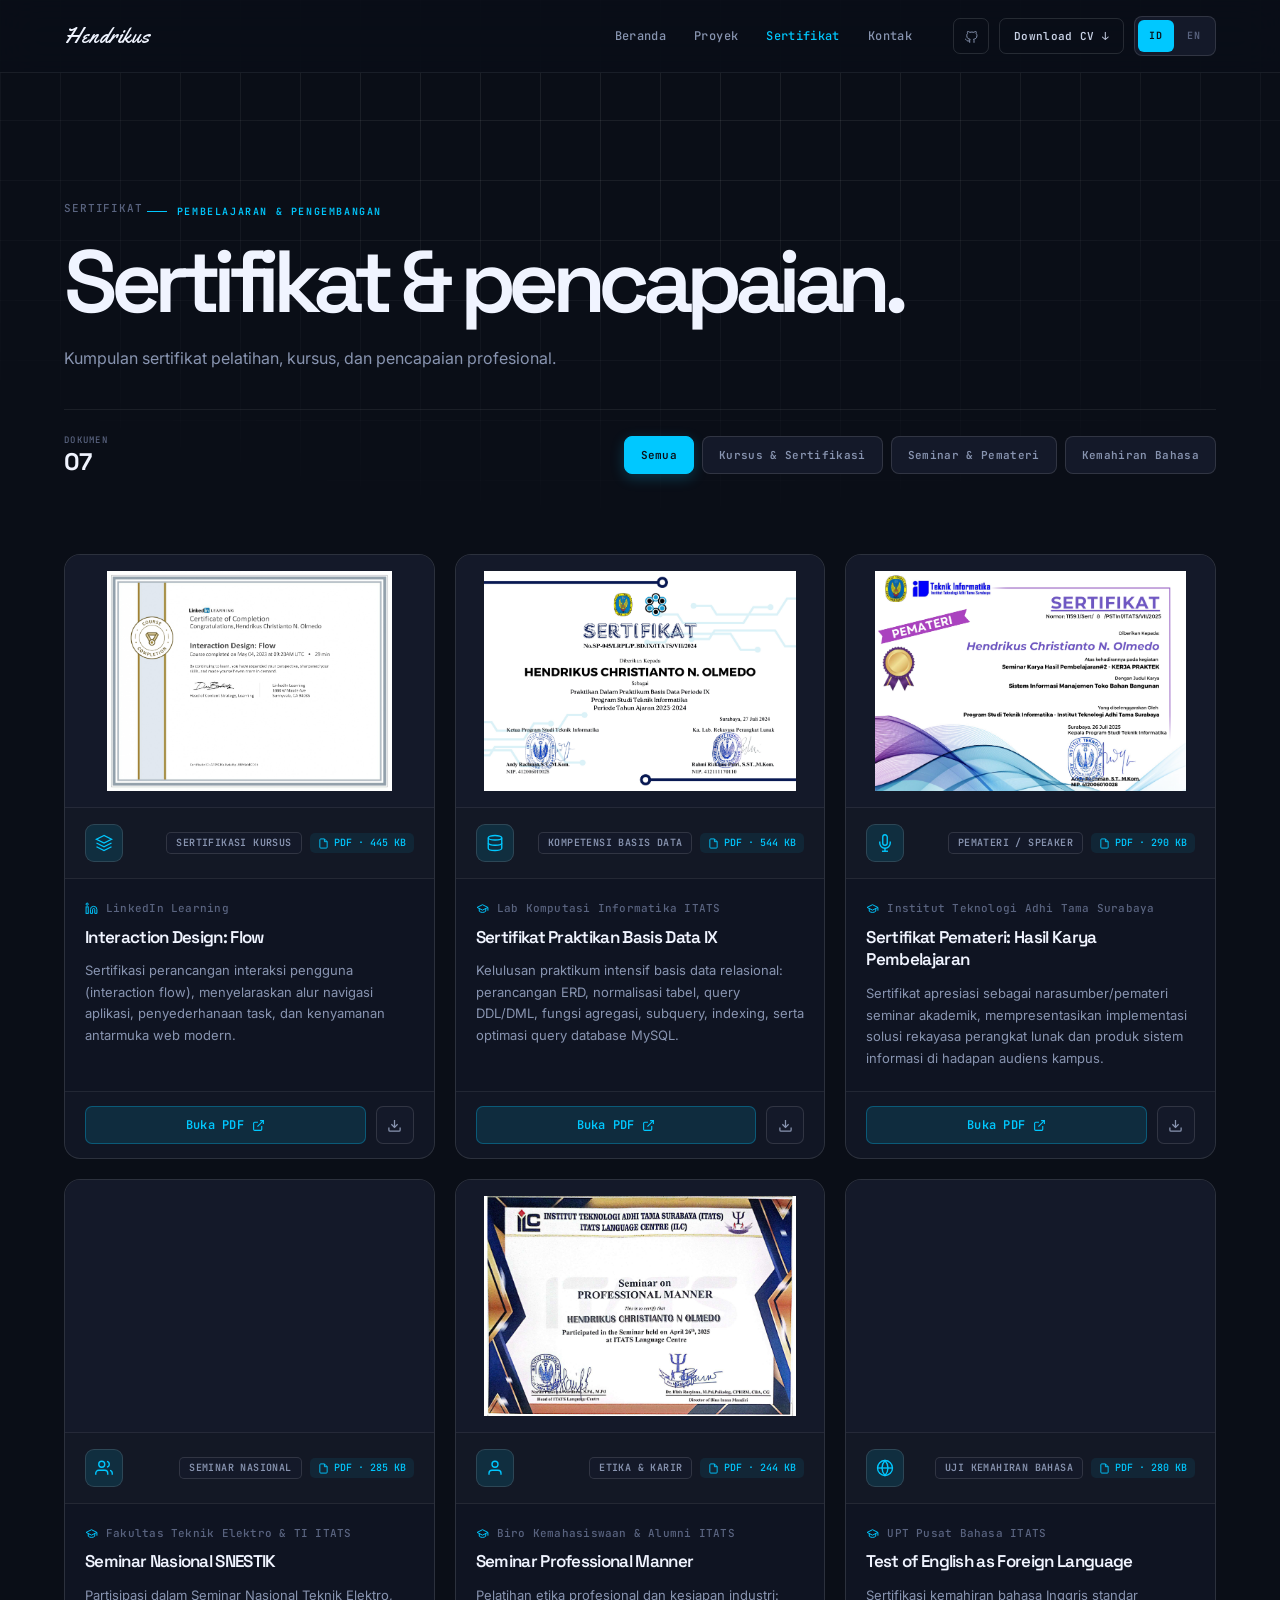
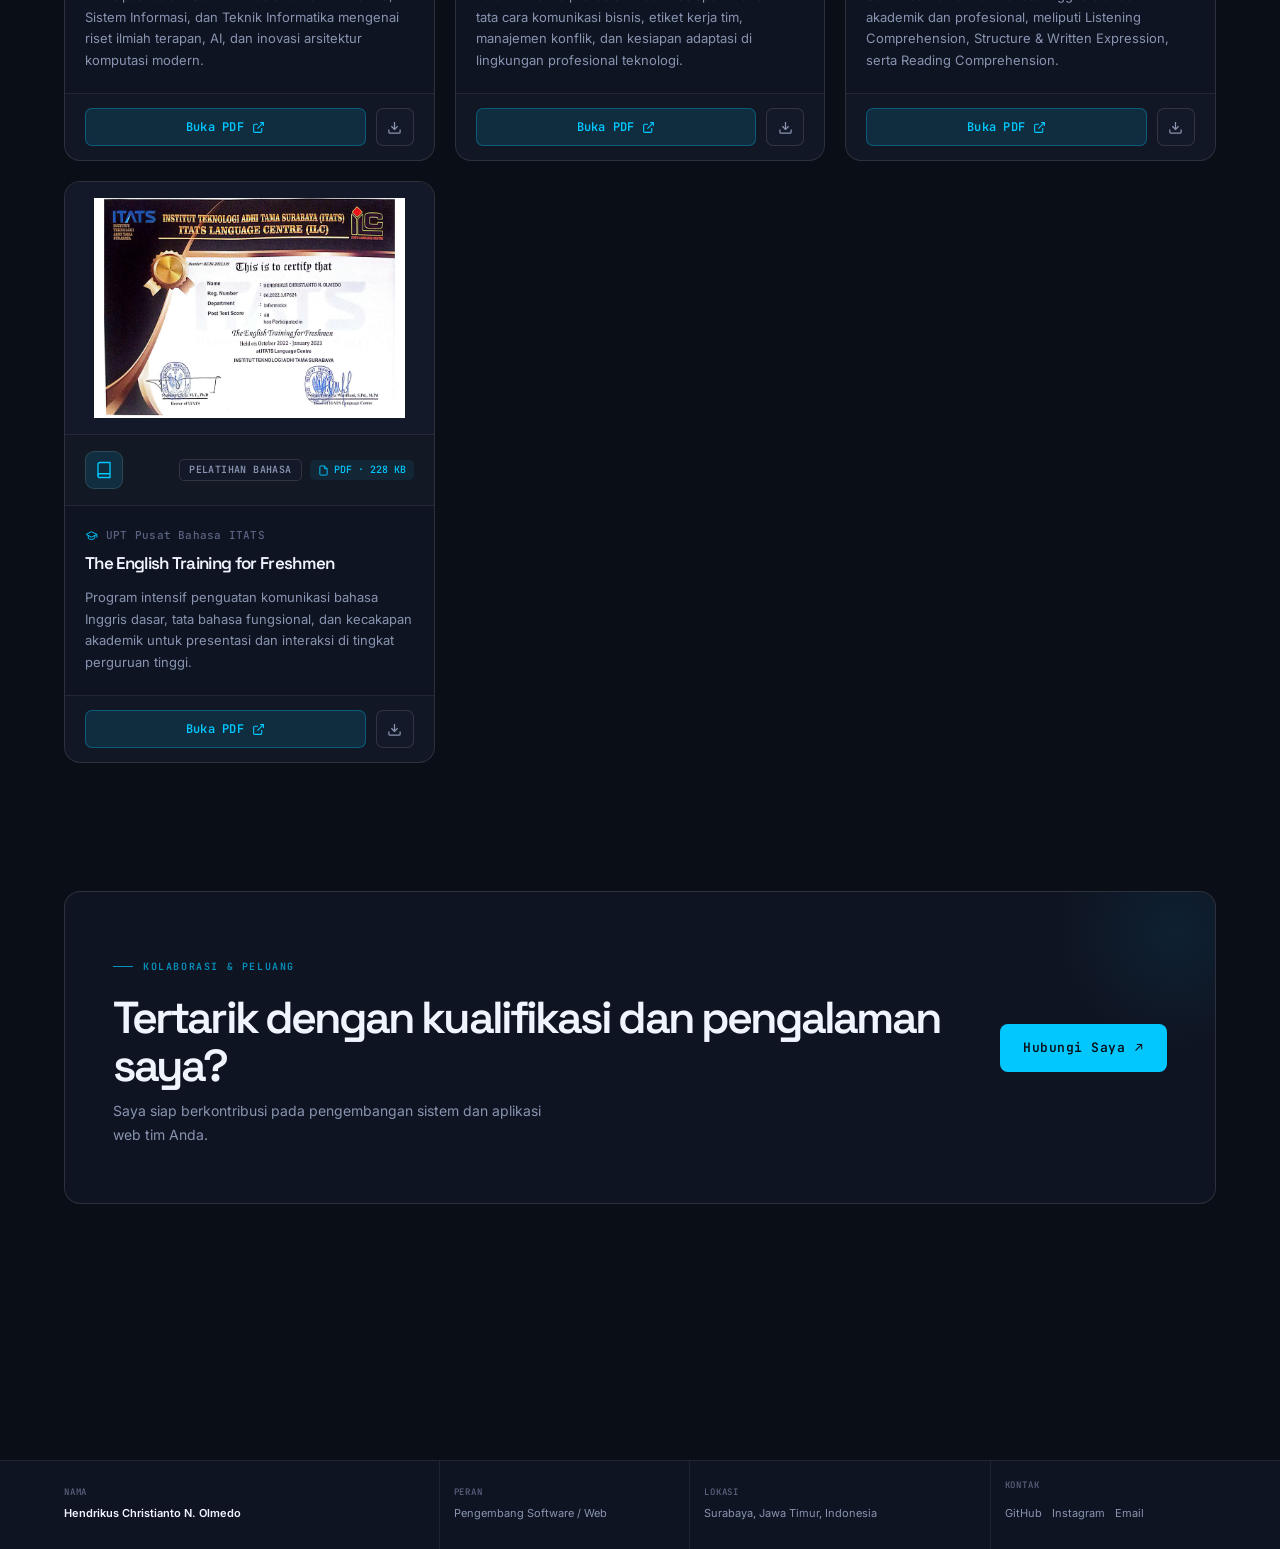
==== commit e91db467: "Add certificate previews and enhance styling for better presentation" ====
--- a/certificates/index.html
+++ b/certificates/index.html
@@ -85,6 +85,12 @@
 
       <!-- Item 01: LinkedIn Learning Interaction Design Flow -->
       <article class="cert-card reveal" data-category="course">
+        <a class="cert-preview" href="../assets/certificates/preview/thumb-LinkedIn Learning Interaction Design Flow_page-0001.jpg"
+          target="_blank" rel="noopener noreferrer">
+          <img src="../assets/certificates/preview/thumb-LinkedIn Learning Interaction Design Flow_page-0001.jpg"
+            alt="Pratinjau sertifikat Interaction Design: Flow" data-i18n-alt="certificates.item1.preview"
+            loading="lazy" decoding="async">
+        </a>
         <div class="cert-card-header">
           <div class="cert-icon-box" aria-hidden="true">
             <svg viewBox="0 0 24 24" fill="none" stroke="currentColor" stroke-width="1.8">
@@ -139,6 +145,12 @@
 
       <!-- Item 02: Praktikan Basis Data IX -->
       <article class="cert-card reveal" data-category="course" data-delay="1">
+        <a class="cert-preview" href="../assets/certificates/preview/thumb-Praktikan Basis Data IX - 045_page-0001.jpg"
+          target="_blank" rel="noopener noreferrer">
+          <img src="../assets/certificates/preview/thumb-Praktikan Basis Data IX - 045_page-0001.jpg"
+            alt="Pratinjau sertifikat Praktikan Basis Data IX" data-i18n-alt="certificates.item2.preview"
+            loading="lazy" decoding="async">
+        </a>
         <div class="cert-card-header">
           <div class="cert-icon-box" aria-hidden="true">
             <svg viewBox="0 0 24 24" fill="none" stroke="currentColor" stroke-width="1.8">
@@ -191,6 +203,12 @@
 
       <!-- Item 03: Pemateri Seminar Hasil Karya Pembelajaran -->
       <article class="cert-card reveal" data-category="seminar" data-delay="2">
+        <a class="cert-preview" href="../assets/certificates/preview/thumb-Pemateri Seminar Hasil Karya Pembelajaran_page-0001.jpg"
+          target="_blank" rel="noopener noreferrer">
+          <img src="../assets/certificates/preview/thumb-Pemateri Seminar Hasil Karya Pembelajaran_page-0001.jpg"
+            alt="Pratinjau sertifikat Pemateri Seminar Hasil Karya Pembelajaran"
+            data-i18n-alt="certificates.item3.preview" loading="lazy" decoding="async">
+        </a>
         <div class="cert-card-header">
           <div class="cert-icon-box" aria-hidden="true">
             <svg viewBox="0 0 24 24" fill="none" stroke="currentColor" stroke-width="1.8">
@@ -245,6 +263,14 @@
 
       <!-- Item 04: Peserta Seminar Nasional SNESTIK -->
       <article class="cert-card reveal" data-category="seminar">
+        <a class="cert-preview"
+          href="../assets/certificates/preview/thumb-Seminar Nasional Teknik Elektro, Sistem Informasi dan Teknik Informatika (SNESTIK)_page-0001.jpg"
+          target="_blank" rel="noopener noreferrer">
+          <img
+            src="../assets/certificates/preview/thumb-Seminar Nasional Teknik Elektro, Sistem Informasi dan Teknik Informatika (SNESTIK)_page-0001.jpg"
+            alt="Pratinjau sertifikat Seminar Nasional SNESTIK" data-i18n-alt="certificates.item4.preview"
+            loading="lazy" decoding="async">
+        </a>
         <div class="cert-card-header">
           <div class="cert-icon-box" aria-hidden="true">
             <svg viewBox="0 0 24 24" fill="none" stroke="currentColor" stroke-width="1.8">
@@ -299,6 +325,12 @@
 
       <!-- Item 05: Seminar Professional Manner -->
       <article class="cert-card reveal" data-category="seminar" data-delay="1">
+        <a class="cert-preview" href="../assets/certificates/preview/thumb-Seminar Professional Manner_page-0001.jpg"
+          target="_blank" rel="noopener noreferrer">
+          <img src="../assets/certificates/preview/thumb-Seminar Professional Manner_page-0001.jpg"
+            alt="Pratinjau sertifikat Seminar Professional Manner" data-i18n-alt="certificates.item5.preview"
+            loading="lazy" decoding="async">
+        </a>
         <div class="cert-card-header">
           <div class="cert-icon-box" aria-hidden="true">
             <svg viewBox="0 0 24 24" fill="none" stroke="currentColor" stroke-width="1.8">
@@ -351,6 +383,12 @@
 
       <!-- Item 06: ITATS Test of English as Foreign Language (TOEFL) -->
       <article class="cert-card reveal" data-category="language" data-delay="2">
+        <a class="cert-preview" href="../assets/certificates/preview/thumb-ITATS Test of English as Foreign Language_page-0001.jpg"
+          target="_blank" rel="noopener noreferrer">
+          <img src="../assets/certificates/preview/thumb-ITATS Test of English as Foreign Language_page-0001.jpg"
+            alt="Pratinjau sertifikat Test of English as Foreign Language" data-i18n-alt="certificates.item6.preview"
+            loading="lazy" decoding="async">
+        </a>
         <div class="cert-card-header">
           <div class="cert-icon-box" aria-hidden="true">
             <svg viewBox="0 0 24 24" fill="none" stroke="currentColor" stroke-width="1.8">
@@ -404,6 +442,12 @@
 
       <!-- Item 07: The English Training for Freshmen -->
       <article class="cert-card reveal" data-category="language">
+        <a class="cert-preview" href="../assets/certificates/preview/thumb-The English Training for Freshmen_page-0001.jpg"
+          target="_blank" rel="noopener noreferrer">
+          <img src="../assets/certificates/preview/thumb-The English Training for Freshmen_page-0001.jpg"
+            alt="Pratinjau sertifikat The English Training for Freshmen" data-i18n-alt="certificates.item7.preview"
+            loading="lazy" decoding="async">
+        </a>
         <div class="cert-card-header">
           <div class="cert-icon-box" aria-hidden="true">
             <svg viewBox="0 0 24 24" fill="none" stroke="currentColor" stroke-width="1.8">
--- a/css/style.css
+++ b/css/style.css
@@ -1902,6 +1902,28 @@
   display: none !important;
 }
 
+.cert-preview {
+  display: flex;
+  align-items: center;
+  justify-content: center;
+  min-height: 220px;
+  padding: 16px;
+  border-bottom: 1px solid var(--line);
+  background: var(--bg-2);
+}
+
+.cert-preview img {
+  display: block;
+  width: 100%;
+  height: 220px;
+  object-fit: contain;
+}
+
+.cert-preview:focus-visible {
+  outline: 2px solid var(--accent);
+  outline-offset: -2px;
+}
+
 .cert-card:hover,
 .certificate-card:hover {
   border-color: var(--line-3);
